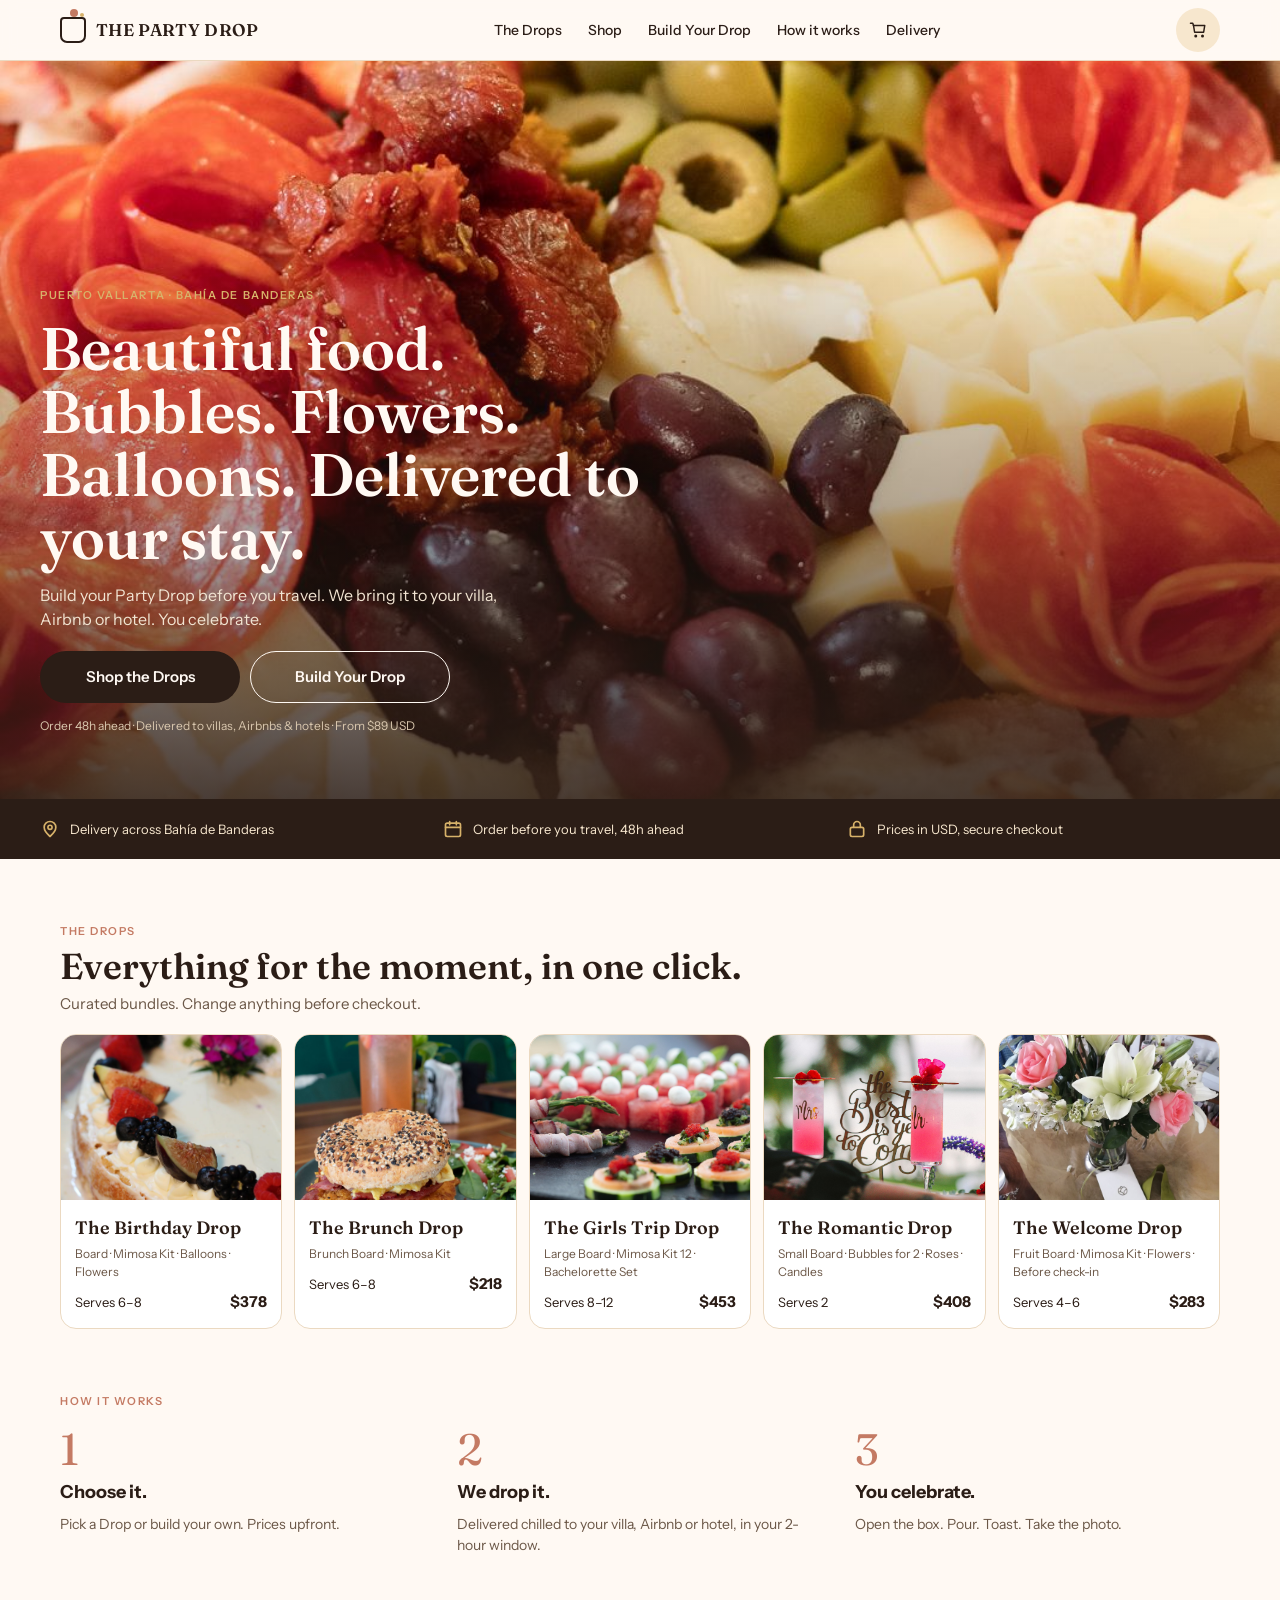
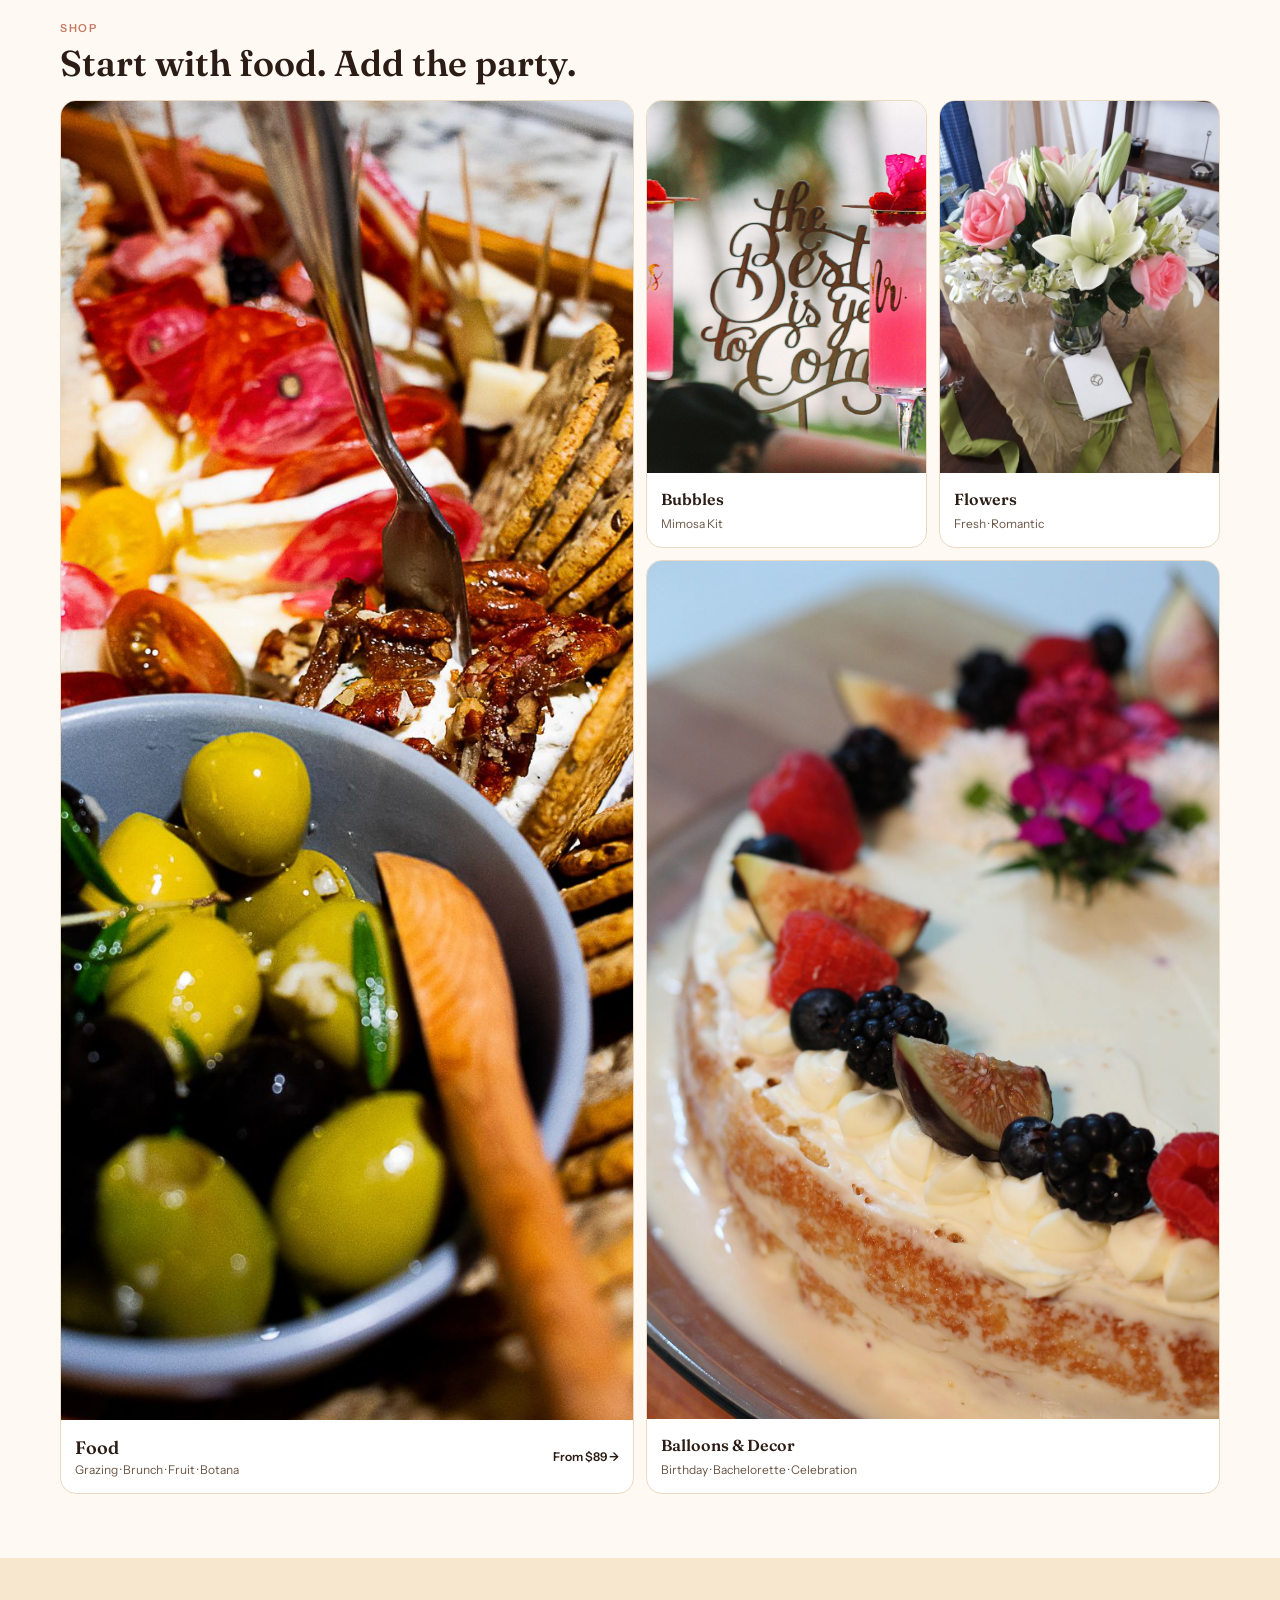
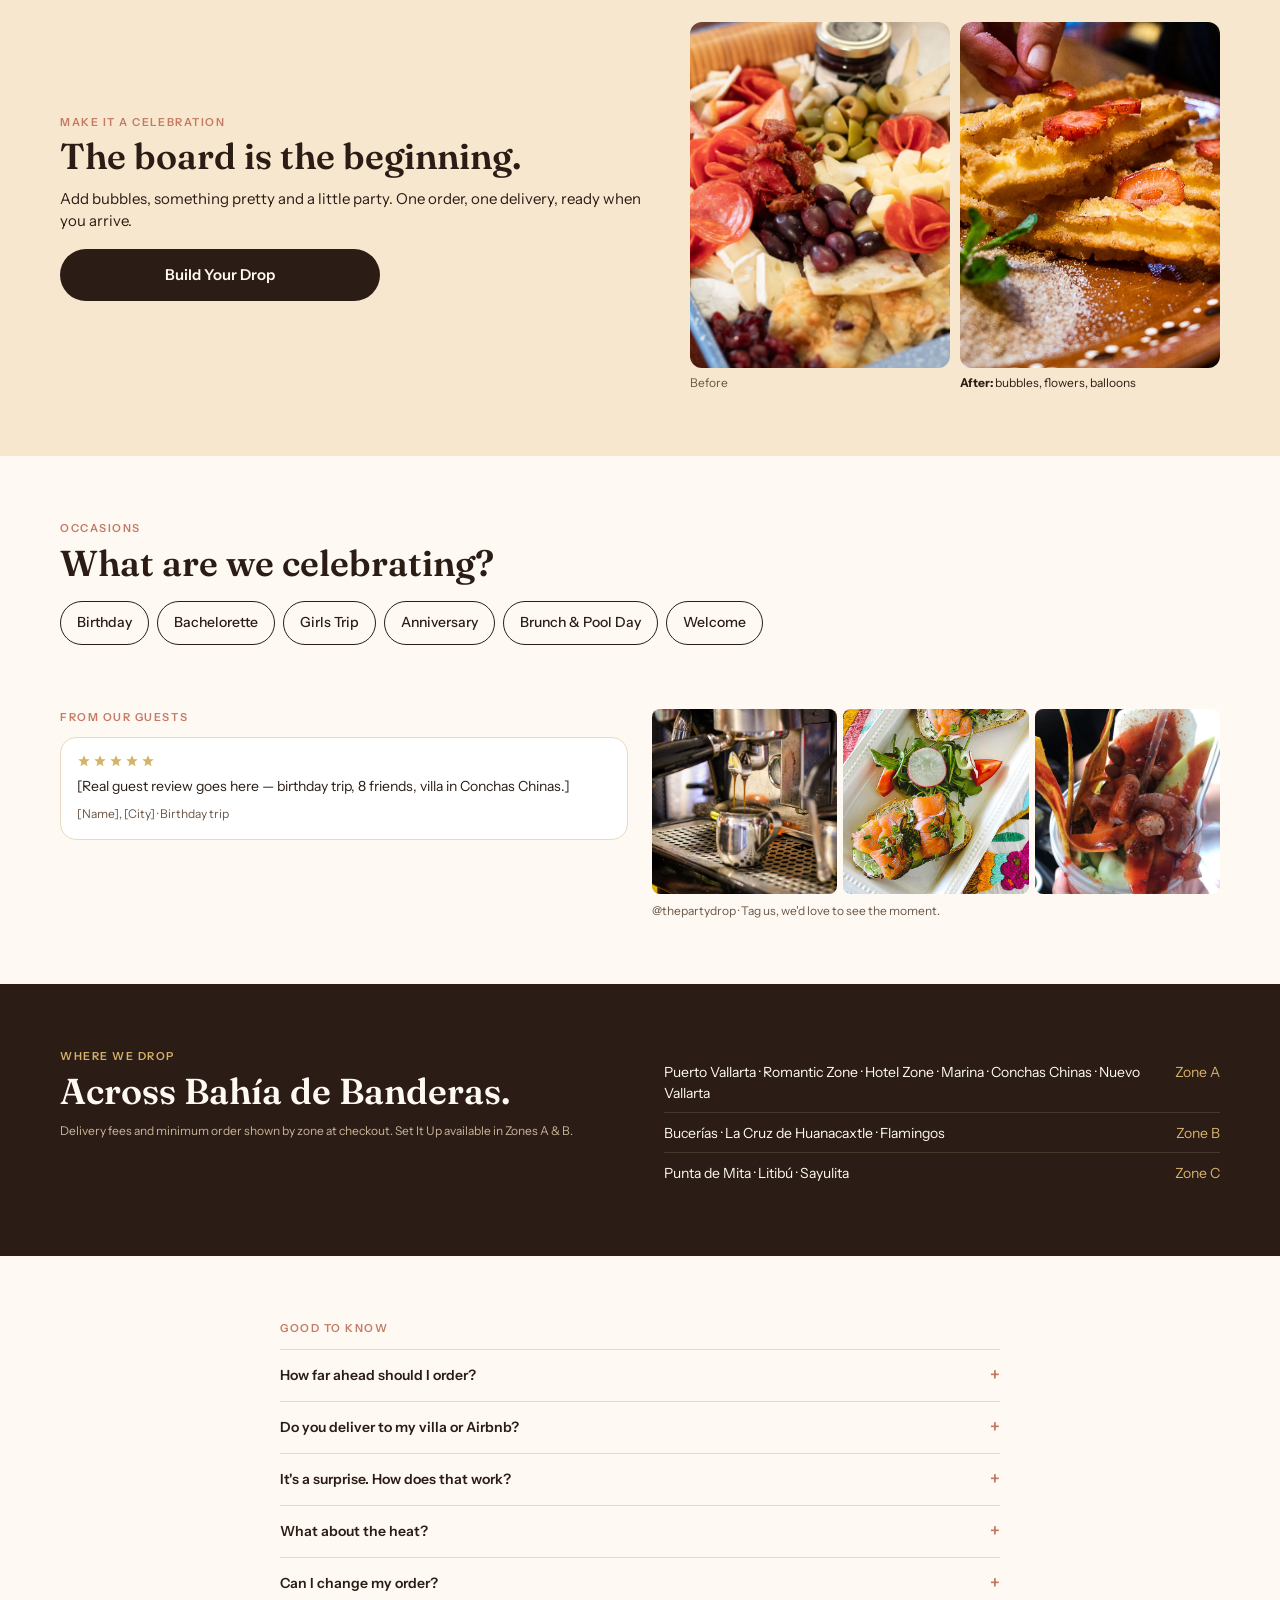
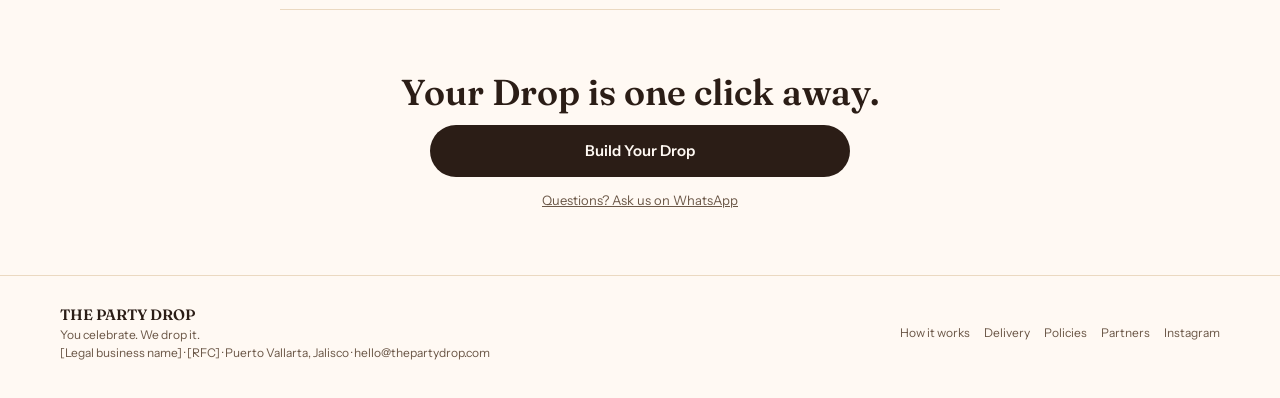
==== index.html @ 9bbd388c "Add files via upload" ====
<!doctype html>
<html lang="en">
<head>
  <meta charset="utf-8">
  <meta name="viewport" content="width=device-width, initial-scale=1">
  <title>The Party Drop — Beautiful food, bubbles, flowers &amp; balloons delivered to your stay in Puerto Vallarta</title>
  <meta name="description" content="Celebration-ready food platters, mimosa kits, flowers and balloons delivered to your villa, Airbnb or hotel in Puerto Vallarta and Bahía de Banderas. Order before you travel.">
  <link rel="preconnect" href="https://fonts.googleapis.com">
  <link rel="stylesheet" href="https://fonts.googleapis.com/css2?family=Fraunces:opsz,wght@9..144,400;9..144,600&family=Instrument+Sans:wght@400;500;600&display=swap">
  <link rel="stylesheet" href="assets/css/style.css">
</head>
<body data-page="home">

  <!-- NAV -->
  <header class="nav">
    <div class="container nav-inner">
      <a href="index.html" class="brand"><span class="brand-mark"></span>THE PARTY DROP</a>
      <nav class="nav-links">
        <a href="#drops">The Drops</a>
        <a href="#shop">Shop</a>
        <a href="build.html">Build Your Drop</a>
        <a href="#how">How it works</a>
        <a href="#delivery">Delivery</a>
      </nav>
      <div class="nav-actions">
        <a href="build.html" class="icon-btn cart" aria-label="Your Drop">
          <svg width="18" height="18" viewBox="0 0 24 24" fill="none" stroke="#2B1D16" stroke-width="2" stroke-linecap="round" stroke-linejoin="round"><path d="M6 6h15l-1.5 9h-12z"/><circle cx="9" cy="20" r="1"/><circle cx="18" cy="20" r="1"/><path d="M6 6L5 3H2"/></svg>
          <span class="cart-count">0</span>
        </a>
        <button class="icon-btn menu-toggle" aria-label="Menu"><span></span><span></span></button>
      </div>
    </div>
    <div class="mobile-menu">
      <a href="#drops">The Drops</a>
      <a href="#shop">Shop</a>
      <a href="build.html">Build Your Drop</a>
      <a href="#how">How it works</a>
      <a href="#delivery">Delivery</a>
    </div>
  </header>

  <!-- HERO -->
  <section class="hero">
    <img src="assets/img/charcuterie-tray.jpg" alt="Charcuterie board with brie, olives, salami and strawberries" fetchpriority="high">
    <div class="container hero-content">
      <div class="eyebrow">Puerto Vallarta · Bahía de Banderas</div>
      <h1>Beautiful food. Bubbles. Flowers. Balloons. Delivered to your stay.</h1>
      <p>Build your Party Drop before you travel. We bring it to your villa, Airbnb or hotel. You celebrate.</p>
      <div class="hero-ctas">
        <a href="#drops" class="btn btn-primary">Shop the Drops</a>
        <a href="build.html" class="btn btn-secondary">Build Your Drop</a>
      </div>
      <div class="hero-note">Order 48h ahead · Delivered to villas, Airbnbs &amp; hotels · From $89 USD</div>
    </div>
  </section>

  <!-- CERTAINTY BAR -->
  <div class="certainty">
    <div class="container certainty-inner">
      <div class="certainty-item">
        <svg width="20" height="20" viewBox="0 0 24 24" fill="none" stroke-width="2" stroke-linecap="round" stroke-linejoin="round"><path d="M12 21s-7-6-7-11a7 7 0 0 1 14 0c0 5-7 11-7 11z"/><circle cx="12" cy="10" r="2.5"/></svg>
        <span>Delivery across Bahía de Banderas</span>
      </div>
      <div class="certainty-item">
        <svg width="20" height="20" viewBox="0 0 24 24" fill="none" stroke-width="2" stroke-linecap="round" stroke-linejoin="round"><rect x="3" y="5" width="18" height="16" rx="2"/><path d="M3 10h18M8 3v4M16 3v4"/></svg>
        <span>Order before you travel, 48h ahead</span>
      </div>
      <div class="certainty-item">
        <svg width="20" height="20" viewBox="0 0 24 24" fill="none" stroke-width="2" stroke-linecap="round" stroke-linejoin="round"><rect x="4" y="10" width="16" height="11" rx="2"/><path d="M8 10V7a4 4 0 0 1 8 0v3"/></svg>
        <span>Prices in USD, secure checkout</span>
      </div>
    </div>
  </div>

  <!-- THE DROPS -->
  <section class="section" id="drops">
    <div class="container">
      <div class="section-head">
        <div class="eyebrow">The Drops</div>
        <h2 class="h2">Everything for the moment, in one click.</h2>
        <p class="muted">Curated bundles. Change anything before checkout.</p>
      </div>
      <div class="scroller">
        <a href="build.html?drop=birthday" class="card">
          <div class="card-img"><img src="assets/img/birthday-cake.jpg" alt="Naked cake with figs, berries and flowers" loading="lazy"></div>
          <div class="card-body"><div class="card-title">The Birthday Drop</div><div class="card-sub">Board · Mimosa Kit · Balloons · Flowers</div><div class="card-row"><span>Serves 6–8</span><strong>$378</strong></div></div>
        </a>
        <a href="build.html?drop=brunch" class="card">
          <div class="card-img"><img src="assets/img/brunch-bagel-drink.jpg" alt="Everything bagel sandwich with a pink drink" loading="lazy"></div>
          <div class="card-body"><div class="card-title">The Brunch Drop</div><div class="card-sub">Brunch Board · Mimosa Kit</div><div class="card-row"><span>Serves 6–8</span><strong>$218</strong></div></div>
        </a>
        <a href="build.html?drop=girls" class="card">
          <div class="card-img"><img src="assets/img/canapes.jpg" alt="Watermelon and mozzarella bites, salmon canapés" loading="lazy"></div>
          <div class="card-body"><div class="card-title">The Girls Trip Drop</div><div class="card-sub">Large Board · Mimosa Kit 12 · Bachelorette Set</div><div class="card-row"><span>Serves 8–12</span><strong>$453</strong></div></div>
        </a>
        <a href="build.html?drop=romantic" class="card">
          <div class="card-img"><img src="assets/img/bubbles-mr-mrs.jpg" alt="Two pink cocktails with Mr and Mrs glasses" loading="lazy"></div>
          <div class="card-body"><div class="card-title">The Romantic Drop</div><div class="card-sub">Small Board · Bubbles for 2 · Roses · Candles</div><div class="card-row"><span>Serves 2</span><strong>$408</strong></div></div>
        </a>
        <a href="build.html?drop=welcome" class="card">
          <div class="card-img"><img src="assets/img/flowers.jpg" alt="Pink roses and white lilies with a card" loading="lazy"></div>
          <div class="card-body"><div class="card-title">The Welcome Drop</div><div class="card-sub">Fruit Board · Mimosa Kit · Flowers · Before check-in</div><div class="card-row"><span>Serves 4–6</span><strong>$283</strong></div></div>
        </a>
      </div>
    </div>
  </section>

  <!-- HOW IT WORKS -->
  <section class="section" id="how" style="padding-top:0">
    <div class="container">
      <div class="eyebrow" style="margin-bottom:18px">How it works</div>
      <div class="steps">
        <div class="step"><div class="step-num">1</div><strong>Choose it.</strong><p class="muted">Pick a Drop or build your own. Prices upfront.</p></div>
        <div class="step"><div class="step-num">2</div><strong>We drop it.</strong><p class="muted">Delivered chilled to your villa, Airbnb or hotel, in your 2-hour window.</p></div>
        <div class="step"><div class="step-num">3</div><strong>You celebrate.</strong><p class="muted">Open the box. Pour. Toast. Take the photo.</p></div>
      </div>
    </div>
  </section>

  <!-- SHOP BY CATEGORY -->
  <section class="section" id="shop" style="padding-top:0">
    <div class="container">
      <div class="section-head">
        <div class="eyebrow">Shop</div>
        <h2 class="h2">Start with food. Add the party.</h2>
      </div>
      <div class="cat-grid">
        <a href="product.html" class="card span-2">
          <div class="card-img tall"><img src="assets/img/grazing-board.jpg" alt="Grazing board with blue cheese, salami, olives and crackers" loading="lazy"></div>
          <div class="card-body" style="flex-direction:row;justify-content:space-between;align-items:center">
            <div><div class="card-title">Food</div><div class="card-sub">Grazing · Brunch · Fruit · Botana</div></div>
            <span style="font-size:12px;font-weight:600">From $89 →</span>
          </div>
        </a>
        <a href="build.html?step=2" class="card">
          <div class="card-img"><img src="assets/img/bubbles-mr-mrs.jpg" alt="Pink cocktails" loading="lazy"></div>
          <div class="card-body"><div class="card-title" style="font-size:16px">Bubbles</div><div class="card-sub">Mimosa Kit</div></div>
        </a>
        <a href="build.html?step=3" class="card">
          <div class="card-img"><img src="assets/img/flowers.jpg" alt="Fresh flowers" loading="lazy"></div>
          <div class="card-body"><div class="card-title" style="font-size:16px">Flowers</div><div class="card-sub">Fresh · Romantic</div></div>
        </a>
        <a href="build.html?step=4" class="card span-2" style="grid-row:auto">
          <div class="card-img" style=""><img src="assets/img/birthday-cake.jpg" alt="Birthday cake" loading="lazy"></div>
          <div class="card-body"><div class="card-title" style="font-size:16px">Balloons &amp; Decor</div><div class="card-sub">Birthday · Bachelorette · Celebration</div></div>
        </a>
      </div>
    </div>
  </section>

  <!-- MAKE IT A CELEBRATION -->
  <section class="section celebrate">
    <div class="container celebrate-inner">
      <div>
        <div class="eyebrow">Make it a celebration</div>
        <h2 class="h2" style="margin:8px 0 12px">The board is the beginning.</h2>
        <p style="font-size:15px">Add bubbles, something pretty and a little party. One order, one delivery, ready when you arrive.</p>
        <a href="build.html" class="btn btn-primary mt-2" style="max-width:320px">Build Your Drop</a>
      </div>
      <div class="before-after">
        <figure><div class="card-img"><img src="assets/img/charcuterie-tray.jpg" alt="Just the board" loading="lazy"></div><figcaption class="muted">Before</figcaption></figure>
        <figure><div class="card-img"><img src="assets/img/churros-hands.jpg" alt="Hands reaching for churros with strawberries" loading="lazy"></div><figcaption><strong>After:</strong> bubbles, flowers, balloons</figcaption></figure>
      </div>
    </div>
  </section>

  <!-- OCCASIONS -->
  <section class="section">
    <div class="container">
      <div class="section-head">
        <div class="eyebrow">Occasions</div>
        <h2 class="h2">What are we celebrating?</h2>
      </div>
      <div class="chips">
        <a href="build.html?drop=birthday" class="chip">Birthday</a>
        <a href="build.html?drop=girls" class="chip">Bachelorette</a>
        <a href="build.html?drop=girls" class="chip">Girls Trip</a>
        <a href="build.html?drop=romantic" class="chip">Anniversary</a>
        <a href="build.html?drop=brunch" class="chip">Brunch &amp; Pool Day</a>
        <a href="build.html?drop=welcome" class="chip">Welcome</a>
      </div>
    </div>
  </section>

  <!-- REVIEWS -->
  <section class="section" style="padding-top:0">
    <div class="container reviews-grid">
      <div>
        <div class="eyebrow" style="margin-bottom:12px">From our guests</div>
        <div class="card review">
          <div class="stars">
            <svg width="14" height="14" viewBox="0 0 24 24"><path d="M12 2l3 7h7l-5.5 4.5L18 21l-6-4-6 4 1.5-7.5L2 9h7z"/></svg><svg width="14" height="14" viewBox="0 0 24 24"><path d="M12 2l3 7h7l-5.5 4.5L18 21l-6-4-6 4 1.5-7.5L2 9h7z"/></svg><svg width="14" height="14" viewBox="0 0 24 24"><path d="M12 2l3 7h7l-5.5 4.5L18 21l-6-4-6 4 1.5-7.5L2 9h7z"/></svg><svg width="14" height="14" viewBox="0 0 24 24"><path d="M12 2l3 7h7l-5.5 4.5L18 21l-6-4-6 4 1.5-7.5L2 9h7z"/></svg><svg width="14" height="14" viewBox="0 0 24 24"><path d="M12 2l3 7h7l-5.5 4.5L18 21l-6-4-6 4 1.5-7.5L2 9h7z"/></svg>
          </div>
          <p style="font-size:14px">[Real guest review goes here — birthday trip, 8 friends, villa in Conchas Chinas.]</p>
          <div class="card-sub">[Name], [City] · Birthday trip</div>
        </div>
      </div>
      <div>
        <div class="ugc">
          <div class="card-img"><img src="assets/img/espresso.jpg" alt="Espresso pouring" loading="lazy"></div>
          <div class="card-img"><img src="assets/img/salmon-toast.jpg" alt="Salmon toast on embroidered cloth" loading="lazy"></div>
          <div class="card-img"><img src="assets/img/botana.jpg" alt="Botana cup with shrimp and chamoy" loading="lazy"></div>
        </div>
        <div class="card-sub mt-1">@thepartydrop · Tag us, we'd love to see the moment.</div>
      </div>
    </div>
  </section>

  <!-- DELIVERY AREAS -->
  <section class="section delivery" id="delivery">
    <div class="container delivery-inner">
      <div>
        <div class="eyebrow">Where we drop</div>
        <h2 class="h2" style="margin-top:8px">Across Bahía de Banderas.</h2>
        <small>Delivery fees and minimum order shown by zone at checkout. Set It Up available in Zones A &amp; B.</small>
      </div>
      <div class="zones">
        <div class="zone"><span>Puerto Vallarta · Romantic Zone · Hotel Zone · Marina · Conchas Chinas · Nuevo Vallarta</span><span>Zone A</span></div>
        <div class="zone"><span>Bucerías · La Cruz de Huanacaxtle · Flamingos</span><span>Zone B</span></div>
        <div class="zone" style="border:0"><span>Punta de Mita · Litibú · Sayulita</span><span>Zone C</span></div>
      </div>
    </div>
  </section>

  <!-- FAQ -->
  <section class="section">
    <div class="container faq-inner">
      <div class="eyebrow" style="margin-bottom:12px">Good to know</div>
      <details><summary>How far ahead should I order?</summary><p>48 hours for Drop-Off, 72 hours for Set It Up. Peak dates fill up: book early.</p></details>
      <details><summary>Do you deliver to my villa or Airbnb?</summary><p>Yes. Tell us the property, unit and how to get in. We coordinate with your host or front desk if needed.</p></details>
      <details><summary>It's a surprise. How does that work?</summary><p>Mark it as a surprise at checkout and give us a contact who's in on it. We only message that person.</p></details>
      <details><summary>What about the heat?</summary><p>Everything travels chilled in our box. Keep refrigerated and serve within 3 hours for the best experience.</p></details>
      <details><summary>Can I change my order?</summary><p>Free changes and full refunds up to 72 hours before delivery.</p></details>
    </div>
  </section>

  <!-- FINAL CTA -->
  <section class="section" style="padding-top:0">
    <div class="container final-cta">
      <h2 class="h2">Your Drop is one click away.</h2>
      <a href="build.html" class="btn btn-primary">Build Your Drop</a>
      <a href="https://wa.me/" class="btn-link">Questions? Ask us on WhatsApp</a>
    </div>
  </section>

  <footer>
    <div class="container footer-inner">
      <div>
        <div class="serif" style="font-size:15px;font-weight:600;color:#2B1D16">THE PARTY DROP</div>
        <div>You celebrate. We drop it.</div>
        <div>[Legal business name] · [RFC] · Puerto Vallarta, Jalisco · hello@thepartydrop.com</div>
      </div>
      <div class="footer-links"><a href="#how">How it works</a><a href="#delivery">Delivery</a><a href="#">Policies</a><a href="#">Partners</a><a href="#">Instagram</a></div>
    </div>
  </footer>

  <script src="assets/js/app.js"></script>
</body>
</html>
---- assets/css/style.css ----
/* THE PARTY DROP — base styles
   Mobile-first. Palette: chocolate / warm white / champagne / terracotta / gold (details) / leaf (accent). */

:root {
  --choc: #2B1D16;
  --choc-2: #4A372B;
  --warm: #FFF9F3;
  --champ: #F7E7CE;
  --sand: #EBD9C1;
  --sand-2: #D9C5AC;
  --terra: #C47A63;
  --gold: #D7B26A;
  --leaf: #5B6E4F;
  --muted: #6B5747;
  --white: #FFFFFF;
  --radius: 16px;
  --radius-s: 12px;
  --serif: 'Fraunces', Georgia, serif;
  --sans: 'Instrument Sans', system-ui, -apple-system, sans-serif;
  --max: 1200px;
}

* { box-sizing: border-box; }
html { scroll-behavior: smooth; -webkit-text-size-adjust: 100%; }
body { margin: 0; font-family: var(--sans); background: var(--warm); color: var(--choc); line-height: 1.5; }
img { display: block; max-width: 100%; height: auto; }
a { color: inherit; text-decoration: none; }
button { font-family: inherit; cursor: pointer; }
h1, h2, h3 { font-family: var(--serif); font-weight: 600; line-height: 1.05; margin: 0; }
p { margin: 0; }

.container { width: 100%; max-width: var(--max); margin: 0 auto; padding: 0 20px; }
.serif { font-family: var(--serif); }
.muted { color: var(--muted); }
.eyebrow { font-size: 11px; letter-spacing: .14em; text-transform: uppercase; font-weight: 600; color: var(--terra); }
.h2 { font-size: 28px; }
.section { padding: 40px 0; }
.section-head { display: flex; flex-direction: column; gap: 8px; margin-bottom: 18px; }
.section-head p { font-size: 15px; }

/* Buttons */
.btn { display: inline-flex; align-items: center; justify-content: center; height: 52px; padding: 0 24px; border-radius: 999px; font-weight: 600; font-size: 15px; border: 0; width: 100%; transition: transform .12s ease, background .2s ease, color .2s ease; }
.btn:active { transform: scale(.98); }
.btn-primary { background: var(--choc); color: var(--warm); }
.btn-primary:hover { background: #3a2a20; }
.btn-secondary { background: transparent; color: var(--choc); border: 1.5px solid var(--choc); }
.btn-secondary:hover { background: var(--champ); }
.btn-ghost { background: transparent; color: var(--muted); height: 44px; font-weight: 500; }
.btn-light { background: var(--warm); color: var(--choc); }
.btn-light:hover { background: var(--champ); }
.btn-link { background: none; border: 0; color: var(--muted); text-decoration: underline; font-size: 13px; }
.btn[disabled] { opacity: .45; cursor: not-allowed; }

/* Nav */
.nav { position: sticky; top: 0; z-index: 50; background: rgba(255,249,243,.92); backdrop-filter: blur(8px); border-bottom: 1px solid var(--sand); }
.nav-inner { display: flex; align-items: center; justify-content: space-between; height: 60px; gap: 12px; }
.brand { display: flex; align-items: center; gap: 10px; font-family: var(--serif); font-weight: 600; font-size: 17px; letter-spacing: .02em; }
.brand-mark { width: 26px; height: 26px; border: 2px solid var(--choc); border-radius: 4px 4px 7px 7px; position: relative; }
.brand-mark::before { content: ""; position: absolute; top: -10px; left: 8px; width: 8px; height: 8px; border-radius: 50%; background: var(--terra); }
.brand-mark::after { content: ""; position: absolute; top: -6px; left: 18px; width: 4px; height: 4px; border-radius: 50%; background: var(--gold); }
.nav-links { display: none; gap: 26px; font-size: 14px; font-weight: 500; }
.nav-links a:hover { color: var(--terra); }
.nav-actions { display: flex; align-items: center; gap: 6px; }
.icon-btn { width: 44px; height: 44px; display: flex; align-items: center; justify-content: center; border-radius: 50%; border: 0; background: transparent; position: relative; }
.icon-btn.cart { background: var(--champ); }
.cart-count { position: absolute; top: 4px; right: 2px; min-width: 18px; height: 18px; padding: 0 5px; border-radius: 9px; background: var(--terra); color: var(--warm); font-size: 11px; font-weight: 600; display: none; align-items: center; justify-content: center; }
.cart-count.show { display: flex; }
.menu-toggle span { display: block; width: 20px; height: 2px; background: var(--choc); margin: 5px auto; }
.mobile-menu { display: none; flex-direction: column; gap: 4px; padding: 10px 20px 18px; border-bottom: 1px solid var(--sand); background: var(--warm); }
.mobile-menu.open { display: flex; }
.mobile-menu a { padding: 12px 0; font-size: 16px; font-weight: 500; border-bottom: 1px solid var(--sand); }

/* Hero */
.hero { position: relative; min-height: 600px; display: flex; align-items: flex-end; overflow: hidden; background: var(--sand); }
.hero img { position: absolute; inset: 0; width: 100%; height: 100%; object-fit: cover; }
.hero::after { content: ""; position: absolute; inset: 0; background: linear-gradient(180deg, rgba(43,29,22,0) 20%, rgba(43,29,22,.35) 60%, rgba(43,29,22,.85) 100%); }
.hero-content { position: relative; z-index: 1; color: var(--warm); display: flex; flex-direction: column; gap: 14px; padding: 40px 0 32px; }
.hero-content .eyebrow { color: var(--gold); }
.hero h1 { font-size: clamp(36px, 9vw, 60px); max-width: 12ch; }
.hero p { font-size: 16px; max-width: 46ch; color: #F1E4D2; }
.hero-ctas { display: flex; flex-direction: column; gap: 10px; margin-top: 6px; max-width: 420px; }
.hero-ctas .btn-secondary { color: var(--warm); border-color: var(--warm); }
.hero-ctas .btn-secondary:hover { background: rgba(255,249,243,.14); }
.hero-note { font-size: 12px; color: #D9C7AE; }

/* Certainty bar */
.certainty { background: var(--choc); color: var(--champ); }
.certainty-inner { display: grid; grid-template-columns: repeat(3, 1fr); gap: 10px; padding: 16px 0; }
.certainty-item { display: flex; flex-direction: column; align-items: center; gap: 6px; text-align: center; font-size: 11px; line-height: 1.3; }
.certainty-item svg { stroke: var(--gold); }

/* Cards */
.card { background: var(--white); border: 1px solid var(--sand); border-radius: var(--radius); overflow: hidden; display: flex; flex-direction: column; transition: transform .2s ease, box-shadow .2s ease; }
a.card:hover { transform: translateY(-2px); box-shadow: 0 10px 30px rgba(43,29,22,.08); }
.card-img { aspect-ratio: 4 / 3; overflow: hidden; background: var(--sand); }
.card-img img { width: 100%; height: 100%; object-fit: cover; transition: transform .4s ease; }
a.card:hover .card-img img { transform: scale(1.03); }
.card-body { padding: 14px; display: flex; flex-direction: column; gap: 4px; }
.card-title { font-family: var(--serif); font-size: 18px; font-weight: 600; }
.card-sub { font-size: 12px; color: var(--muted); }
.card-row { display: flex; justify-content: space-between; align-items: baseline; margin-top: 6px; font-size: 13px; }
.card-row strong { font-size: 15px; }

/* Drops scroller */
.scroller { display: flex; gap: 12px; overflow-x: auto; padding-bottom: 8px; margin: 0 -20px; padding-left: 20px; padding-right: 20px; scroll-snap-type: x mandatory; scrollbar-width: none; }
.scroller::-webkit-scrollbar { display: none; }
.scroller > * { flex: 0 0 260px; scroll-snap-align: start; }

/* How it works */
.steps { display: grid; grid-template-columns: repeat(3, 1fr); gap: 12px; }
.step { display: flex; flex-direction: column; gap: 8px; }
.step-num { font-family: var(--serif); font-size: 32px; color: var(--terra); line-height: 1; }
.step strong { font-size: 14px; }
.step p { font-size: 12px; }

/* Category grid */
.cat-grid { display: grid; grid-template-columns: repeat(2, 1fr); gap: 12px; }
.cat-grid .span-2 { grid-column: span 2; }
.cat-grid .card-img.tall { aspect-ratio: 16 / 10; }

/* Celebration */
.celebrate { background: var(--champ); }
.before-after { display: grid; grid-template-columns: repeat(2, 1fr); gap: 10px; margin: 16px 0; }
.before-after figure { margin: 0; display: flex; flex-direction: column; gap: 6px; }
.before-after .card-img { aspect-ratio: 3 / 4; border-radius: var(--radius-s); }
.before-after figcaption { font-size: 12px; }

/* Occasions chips */
.chips { display: flex; flex-wrap: wrap; gap: 8px; }
.chip { height: 44px; display: inline-flex; align-items: center; padding: 0 16px; border-radius: 999px; border: 1.5px solid var(--choc); font-size: 14px; font-weight: 500; transition: background .2s, color .2s; }
.chip:hover { background: var(--choc); color: var(--warm); }

/* Reviews */
.review { padding: 16px; display: flex; flex-direction: column; gap: 8px; }
.stars { display: flex; gap: 2px; }
.stars svg { fill: var(--gold); }
.ugc { display: grid; grid-template-columns: repeat(3, 1fr); gap: 6px; margin-top: 12px; }
.ugc .card-img { aspect-ratio: 1; border-radius: 8px; }

/* Delivery */
.delivery { background: var(--choc); color: var(--warm); }
.delivery .eyebrow { color: var(--gold); }
.delivery h2 { color: var(--warm); }
.zones { display: flex; flex-direction: column; gap: 10px; font-size: 14px; margin-top: 14px; }
.zone { display: flex; justify-content: space-between; gap: 12px; border-bottom: 1px solid var(--choc-2); padding-bottom: 8px; }
.zone span:last-child { color: var(--gold); white-space: nowrap; }
.delivery small { display: block; margin-top: 12px; font-size: 12px; color: #C9B49A; }

/* FAQ */
details { border-top: 1px solid var(--sand); padding: 12px 0; }
details:last-of-type { border-bottom: 1px solid var(--sand); }
summary { font-weight: 600; font-size: 14px; cursor: pointer; list-style: none; display: flex; justify-content: space-between; align-items: center; }
summary::-webkit-details-marker { display: none; }
summary::after { content: "+"; font-size: 18px; color: var(--terra); }
details[open] summary::after { content: "–"; }
details p { margin-top: 8px; font-size: 13px; color: var(--muted); line-height: 1.6; }

/* Final CTA */
.final-cta { text-align: center; display: flex; flex-direction: column; align-items: center; gap: 14px; }
.final-cta .btn { max-width: 420px; }

/* Footer */
footer { border-top: 1px solid var(--sand); padding: 28px 0 36px; font-size: 12px; color: var(--muted); }
.footer-inner { display: flex; flex-direction: column; gap: 10px; }
.footer-links { display: flex; gap: 14px; flex-wrap: wrap; }
.footer-links a:hover { color: var(--terra); }

/* Product page */
.gallery { display: flex; gap: 8px; overflow-x: auto; scroll-snap-type: x mandatory; scrollbar-width: none; margin: 0 -20px; padding: 0 20px; }
.gallery::-webkit-scrollbar { display: none; }
.gallery img { flex: 0 0 85%; aspect-ratio: 1; object-fit: cover; border-radius: var(--radius); scroll-snap-align: start; }
.product-head { display: flex; flex-direction: column; gap: 6px; padding-top: 18px; }
.product-title { display: flex; justify-content: space-between; align-items: baseline; gap: 12px; }
.product-title h1 { font-size: 32px; }
.price { font-family: var(--serif); font-size: 24px; font-weight: 600; white-space: nowrap; }
.product-head p { font-size: 14px; }
.label-row { display: flex; justify-content: space-between; font-size: 13px; margin-top: 18px; }
.label-row strong { font-weight: 600; }
.seg-group { display: grid; grid-template-columns: repeat(2, 1fr); gap: 8px; margin-top: 10px; }
.seg { height: 52px; border-radius: var(--radius-s); border: 1.5px solid var(--sand-2); background: var(--white); font-size: 13px; color: var(--choc); display: flex; flex-direction: column; align-items: center; justify-content: center; gap: 2px; padding: 0 8px; }
.seg small { font-size: 11px; }
.seg.on { border-color: var(--choc); background: var(--choc); color: var(--warm); }
.opt { display: flex; align-items: center; gap: 12px; padding: 12px; border: 1.5px solid var(--sand); border-radius: 14px; background: var(--white); text-align: left; color: var(--choc); width: 100%; transition: background .15s, border-color .15s; }
.opt.on { border-color: var(--choc); background: var(--champ); }
.opt-check { width: 24px; height: 24px; border-radius: 50%; border: 1.5px solid var(--choc); display: flex; align-items: center; justify-content: center; flex-shrink: 0; }
.opt.on .opt-check { background: var(--choc); }
.opt-check svg { display: none; }
.opt.on .opt-check svg { display: block; }
.opt-thumb { width: 56px; height: 56px; border-radius: 10px; object-fit: cover; flex-shrink: 0; background: var(--sand); }
.opt-thumb.dark { background: var(--choc); display: flex; align-items: center; justify-content: center; }
.opt-text { display: flex; flex-direction: column; gap: 2px; flex-grow: 1; }
.opt-text strong { font-size: 14px; }
.opt-text span { font-size: 12px; color: var(--muted); }
.opt-price { font-weight: 600; font-size: 14px; white-space: nowrap; }
.stack { display: flex; flex-direction: column; gap: 10px; }
.total-row { display: flex; justify-content: space-between; align-items: center; padding: 12px 4px 0; }
.total-row .price { font-size: 22px; }
.sticky-cta { position: sticky; bottom: 0; z-index: 40; background: rgba(255,249,243,.94); backdrop-filter: blur(8px); border-top: 1px solid var(--sand); padding: 12px 0 calc(12px + env(safe-area-inset-bottom)); }
.sticky-cta .container { display: flex; flex-direction: column; gap: 8px; }
.sticky-cta small { text-align: center; font-size: 12px; color: var(--muted); }
.pairs { display: grid; grid-template-columns: repeat(2, 1fr); gap: 10px; }

/* Build wizard */
.progress { display: flex; gap: 6px; margin-top: 16px; }
.progress span { flex: 1; height: 4px; border-radius: 2px; background: var(--sand); }
.progress span.on { background: var(--choc); }
.progress-labels { display: flex; justify-content: space-between; font-size: 12px; color: var(--muted); margin-top: 8px; }
.wizard-step { display: none; flex-direction: column; gap: 12px; padding: 16px 0 40px; }
.wizard-step.active { display: flex; }
.wizard-step h1 { font-size: 30px; }
.wizard-step > p { font-size: 14px; }
.wizard-img { aspect-ratio: 16 / 9; border-radius: 14px; overflow: hidden; }
.wizard-img img { width: 100%; height: 100%; object-fit: cover; }
.summary-box { border: 1px solid var(--sand); border-radius: 14px; background: var(--white); padding: 4px 14px; }
.summary-line { display: flex; justify-content: space-between; padding: 10px 0; border-bottom: 1px solid #F3E8D8; font-size: 14px; }
.summary-line:last-child { border-bottom: 0; }
.summary-total { display: flex; justify-content: space-between; padding: 12px 0 10px; font-size: 15px; font-weight: 600; }
.summary-total .price { font-size: 20px; }
.wizard-footer { display: flex; flex-direction: column; gap: 10px; }
.wizard-footer .row { display: flex; gap: 8px; }
.wizard-footer .row .btn { flex: 1; }

/* Checkout */
.form-section { display: flex; flex-direction: column; gap: 12px; padding: 24px 0 0; }
.form-section h2 { font-size: 22px; }
label.lbl, .lbl { font-size: 12px; font-weight: 600; margin-bottom: 6px; display: block; }
.inp { height: 48px; width: 100%; border: 1.5px solid var(--sand-2); border-radius: var(--radius-s); padding: 0 14px; font-family: inherit; font-size: 14px; background: var(--white); color: var(--choc); }
.inp:focus { outline: 2px solid var(--terra); outline-offset: 1px; }
textarea.inp { height: 80px; padding: 12px 14px; resize: vertical; }
select.inp { appearance: none; -webkit-appearance: none; background-image: url("data:image/svg+xml;utf8,<svg xmlns='http://www.w3.org/2000/svg' width='12' height='12' viewBox='0 0 24 24' fill='none' stroke='%232B1D16' stroke-width='2'><path d='M6 9l6 6 6-6'/></svg>"); background-repeat: no-repeat; background-position: right 14px center; padding-right: 36px; }
.grid-2 { display: grid; grid-template-columns: repeat(2, 1fr); gap: 8px; }
.grid-3 { display: grid; grid-template-columns: repeat(3, 1fr); gap: 8px; }
.seg-sm { height: 44px; font-size: 12px; padding: 0 6px; }
.zone-info { display: flex; justify-content: space-between; margin-top: 8px; padding: 10px 12px; background: var(--champ); border-radius: 10px; font-size: 12px; }
.toggle { display: flex; align-items: center; justify-content: space-between; gap: 12px; padding: 12px 14px; border: 1.5px solid var(--sand); border-radius: var(--radius-s); background: var(--white); text-align: left; color: var(--choc); width: 100%; }
.toggle-text strong { display: block; font-size: 14px; }
.toggle-text span { font-size: 12px; color: var(--muted); }
.switch { width: 42px; height: 24px; border-radius: 12px; background: var(--sand-2); position: relative; flex-shrink: 0; transition: background .2s; }
.switch::after { content: ""; position: absolute; top: 3px; left: 3px; width: 18px; height: 18px; border-radius: 50%; background: var(--white); transition: left .2s; }
.toggle.on .switch { background: var(--choc); }
.toggle.on .switch::after { left: 21px; }
.checkbox { display: flex; gap: 10px; align-items: flex-start; font-size: 12px; color: var(--muted); line-height: 1.5; }
.checkbox input { margin-top: 2px; width: 18px; height: 18px; flex-shrink: 0; }
.pay-btn { height: 52px; border-radius: 999px; font-weight: 600; font-size: 15px; border: 0; width: 100%; }
.pay-apple { background: #000; color: #fff; }
.pay-google { background: #fff; color: var(--choc); border: 1.5px solid var(--choc); }
.divider { text-align: center; font-size: 12px; color: var(--muted); }
.error { color: #A23B2A; font-size: 12px; display: none; }
.error.show { display: block; }

/* Confirmation */
.confirm { background: var(--choc); color: var(--warm); min-height: calc(100vh - 60px); display: flex; flex-direction: column; justify-content: space-between; padding: 48px 0 32px; }
.confirm h1 { font-size: clamp(36px, 8vw, 56px); }
.confirm p { color: #E8D9C4; font-size: 15px; }
.confirm .eyebrow { color: var(--gold); }
.next-steps { display: flex; flex-direction: column; gap: 12px; padding: 18px; border: 1px solid var(--choc-2); border-radius: 14px; margin-top: 8px; }
.next-steps div { display: flex; gap: 12px; font-size: 13px; color: #E8D9C4; }
.next-steps div span:first-child { font-family: var(--serif); color: var(--gold); font-size: 18px; line-height: 1; }
.confirm-mark { width: 64px; height: 64px; border: 2px solid var(--gold); border-radius: 6px 6px 10px 10px; position: relative; margin-bottom: 18px; }
.confirm-mark::before { content: ""; position: absolute; top: -22px; left: 20px; width: 20px; height: 20px; border-radius: 50%; background: var(--terra); }
.confirm-mark::after { content: ""; position: absolute; top: -10px; left: 46px; width: 6px; height: 6px; border-radius: 50%; background: var(--gold); }

/* Page header (inner pages) */
.page-head { display: flex; align-items: center; justify-content: space-between; height: 56px; }
.page-head .title { font-family: var(--serif); font-weight: 600; font-size: 16px; }

/* Utilities */
.mt-1 { margin-top: 8px; } .mt-2 { margin-top: 16px; } .mt-3 { margin-top: 24px; }
.center { text-align: center; }
.hide { display: none !important; }

/* Desktop */
@media (min-width: 768px) {
  .nav-links { display: flex; }
  .menu-toggle { display: none; }
  .section { padding: 64px 0; }
  .h2 { font-size: 36px; }
  .hero { min-height: 82vh; }
  .hero-content { padding: 80px 0 64px; }
  .hero-ctas { flex-direction: row; max-width: none; }
  .hero-ctas .btn { width: auto; min-width: 200px; }
  .certainty-inner { padding: 20px 0; }
  .certainty-item { flex-direction: row; font-size: 13px; gap: 10px; }
  .scroller { display: grid; grid-template-columns: repeat(5, 1fr); overflow: visible; margin: 0; padding: 0; }
  .scroller > * { flex: initial; }
  .steps { gap: 32px; }
  .step-num { font-size: 44px; }
  .step strong { font-size: 18px; } .step p { font-size: 14px; }
  .cat-grid { grid-template-columns: repeat(4, 1fr); }
  .cat-grid .span-2 { grid-column: span 2; grid-row: span 2; }
  .cat-grid .card-img { aspect-ratio: auto; flex: 1; min-height: 220px; }
  .hero h1 { max-width: 16ch; }
  .celebrate-inner { display: grid; grid-template-columns: 1.1fr 1fr; gap: 48px; align-items: center; }
  .before-after { margin: 0; }
  .reviews-grid { display: grid; grid-template-columns: 1fr 1fr; gap: 24px; align-items: start; }
  .ugc { grid-template-columns: repeat(3, 1fr); margin-top: 0; }
  .delivery-inner { display: grid; grid-template-columns: 1fr 1fr; gap: 48px; }
  .faq-inner { max-width: 760px; }
  .footer-inner { flex-direction: row; justify-content: space-between; align-items: center; }
  /* product */
  .product-layout { display: grid; grid-template-columns: 1.1fr 1fr; gap: 48px; align-items: start; padding-top: 24px; }
  .gallery { display: grid; grid-template-columns: 1fr 1fr; margin: 0; padding: 0; overflow: visible; }
  .gallery img { flex: initial; aspect-ratio: 1; }
  .gallery img:first-child { grid-column: span 2; aspect-ratio: 4 / 3; }
  .product-head { padding-top: 0; }
  .sticky-cta { position: static; background: transparent; border: 0; padding: 18px 0 0; backdrop-filter: none; }
  .sticky-cta .container { padding: 0; }
  .pairs { grid-template-columns: repeat(4, 1fr); }
  /* wizard */
  .wizard { max-width: 640px; margin: 0 auto; }
  .wizard-footer .row .btn { flex: initial; min-width: 160px; }
  /* checkout */
  .checkout-layout { display: grid; grid-template-columns: 1.2fr .8fr; gap: 48px; align-items: start; }
  .checkout-summary { position: sticky; top: 80px; }
  .confirm-inner { max-width: 640px; }
}
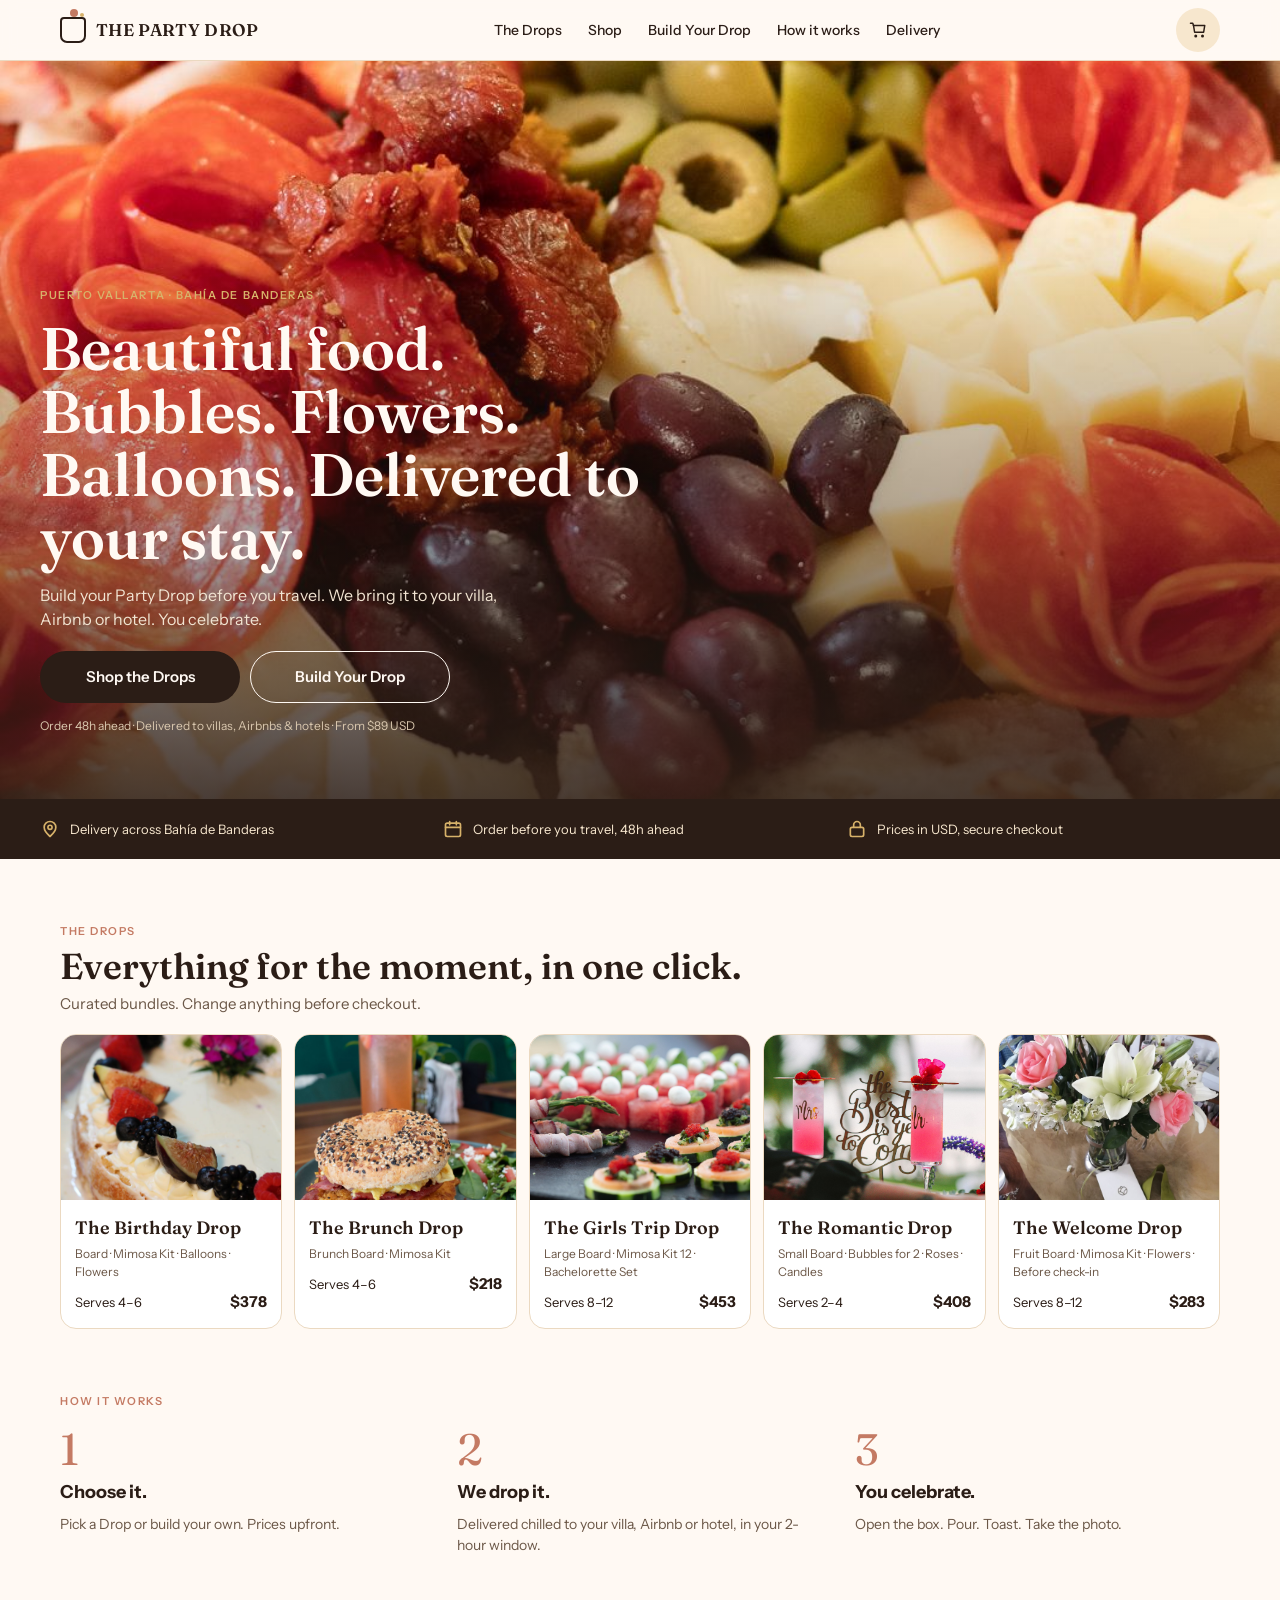
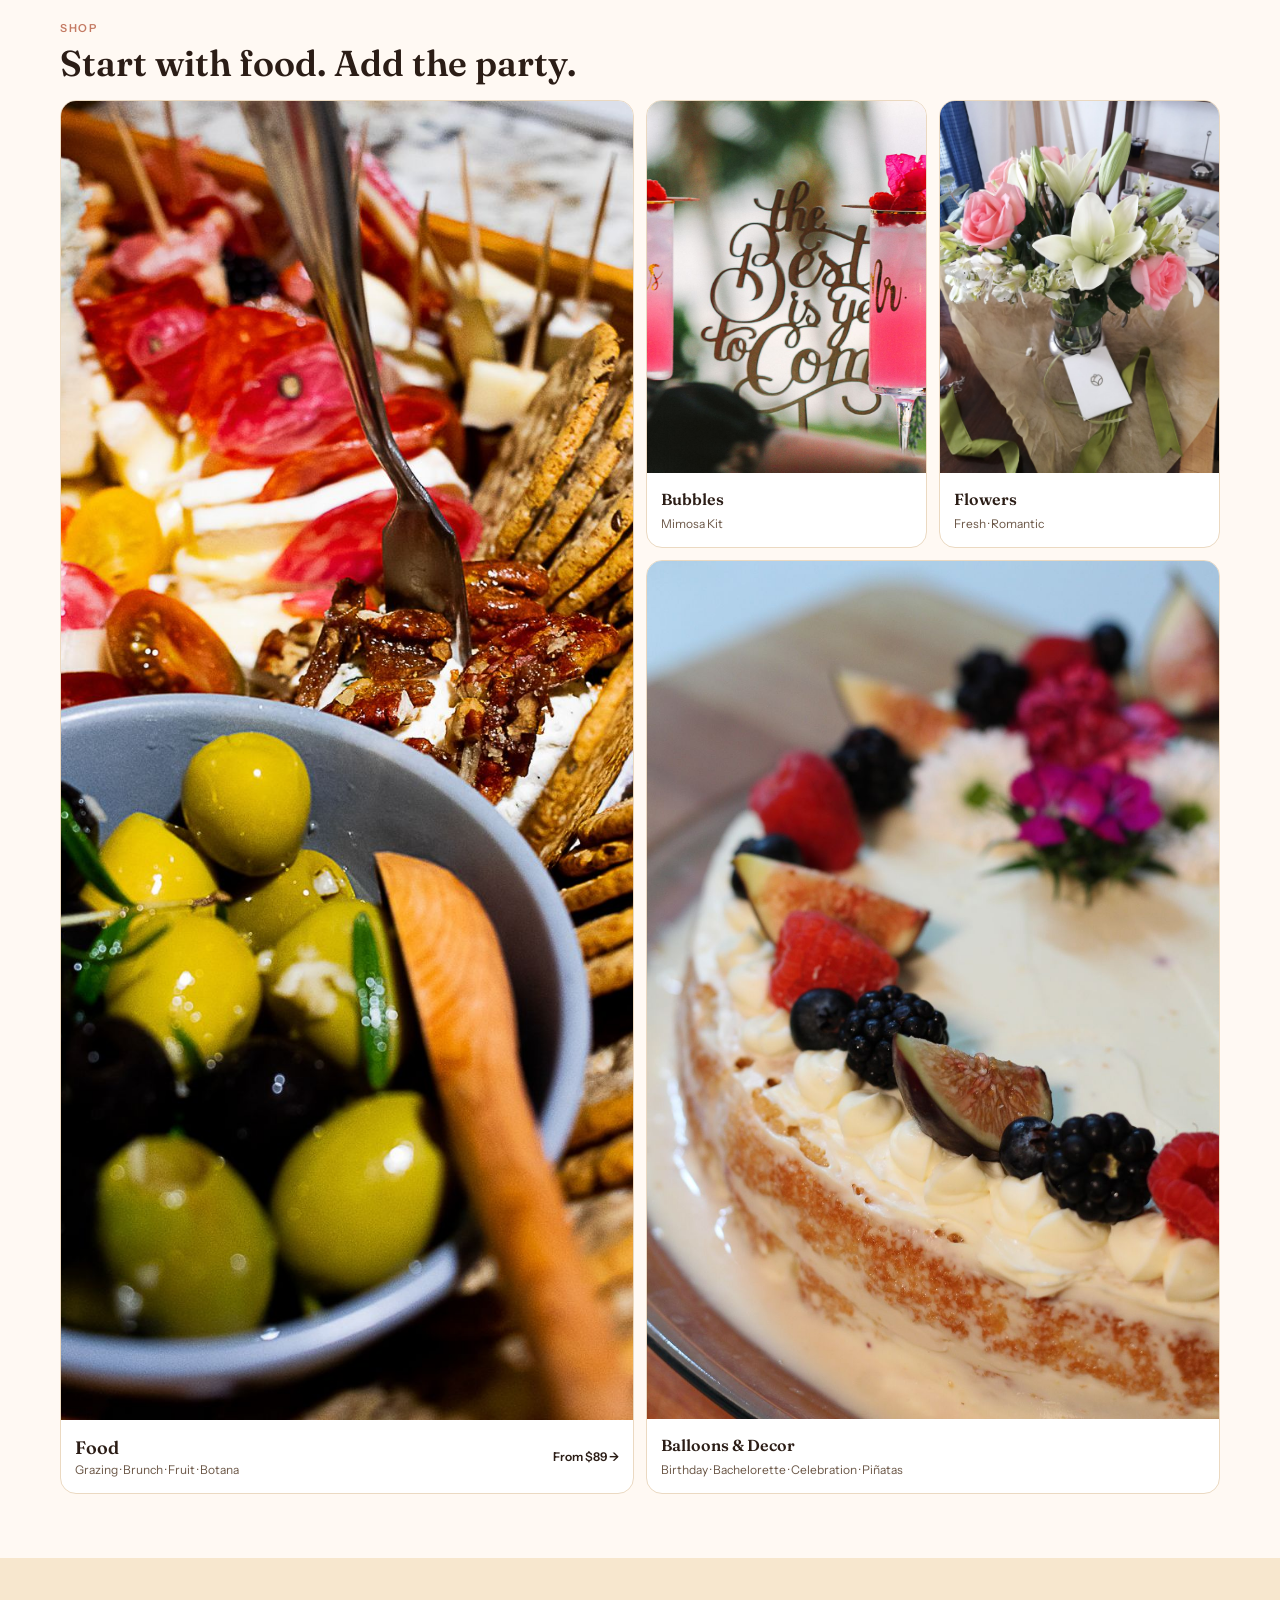
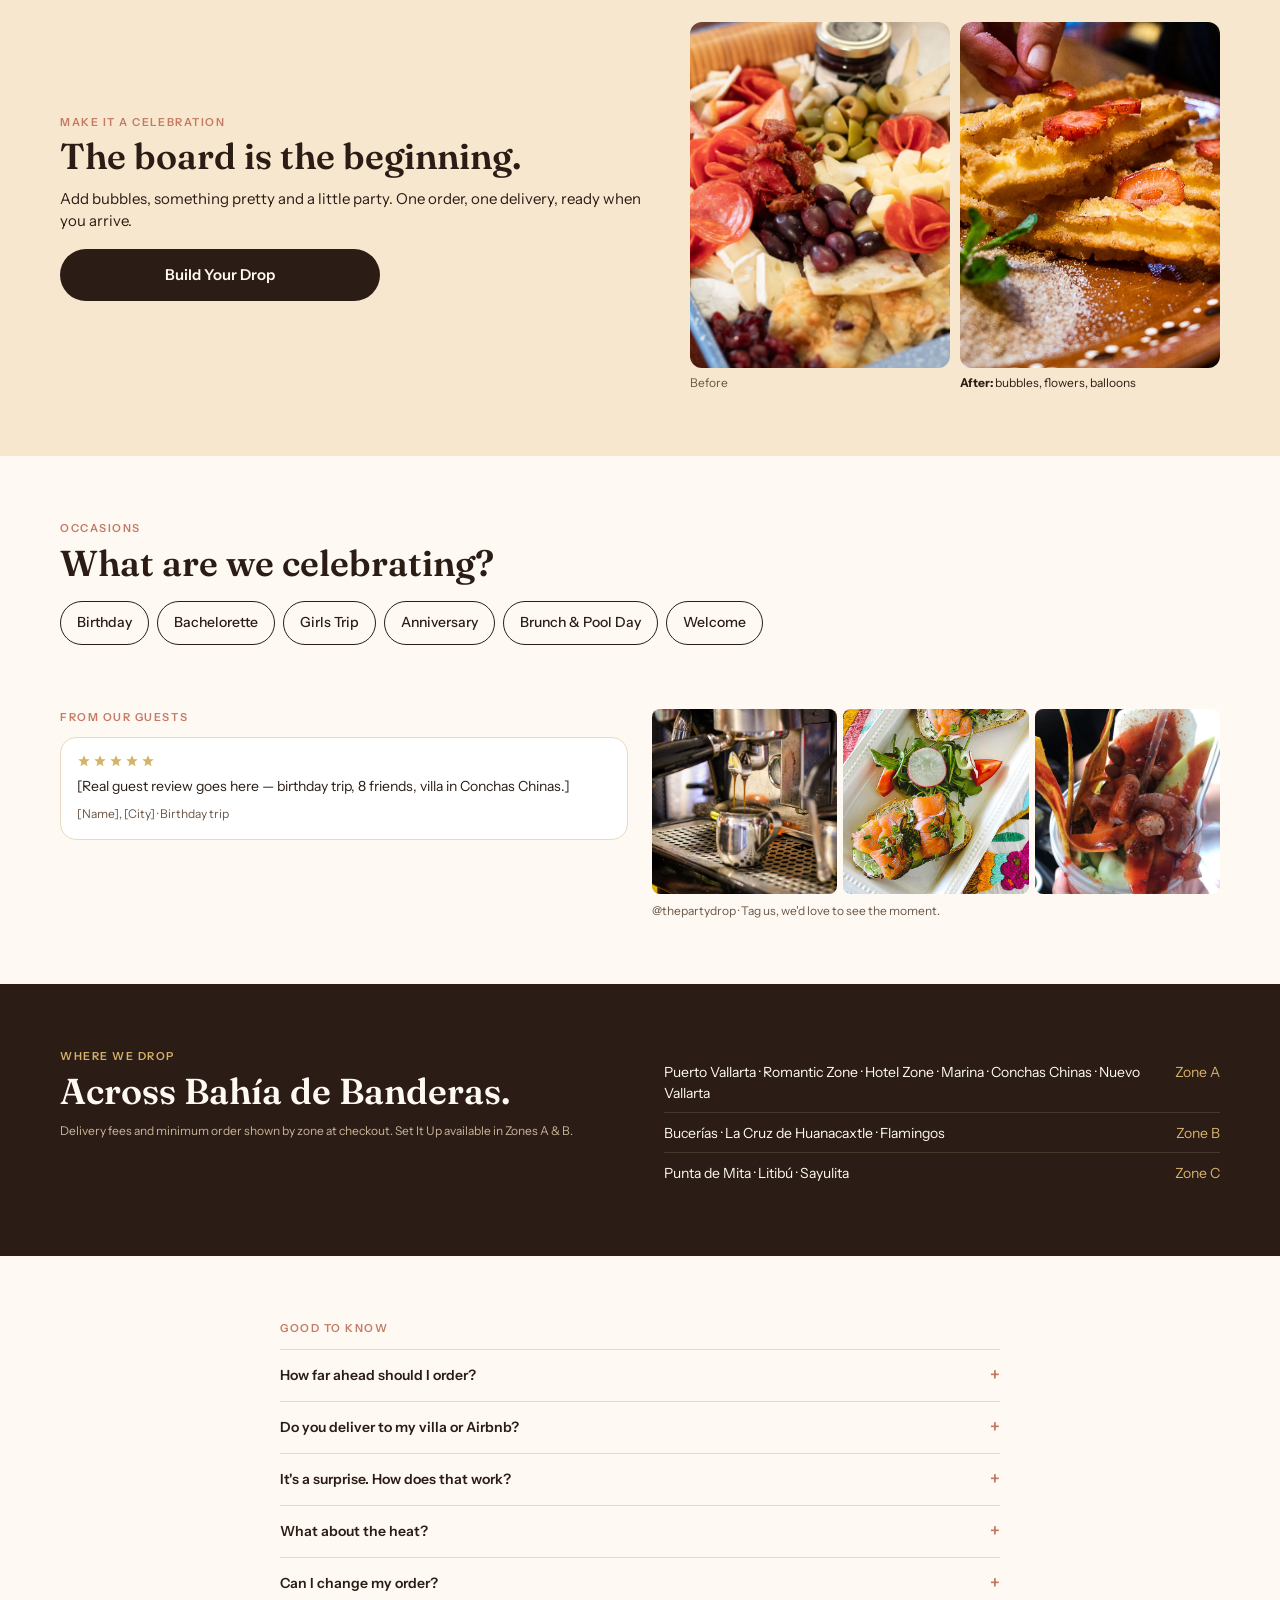
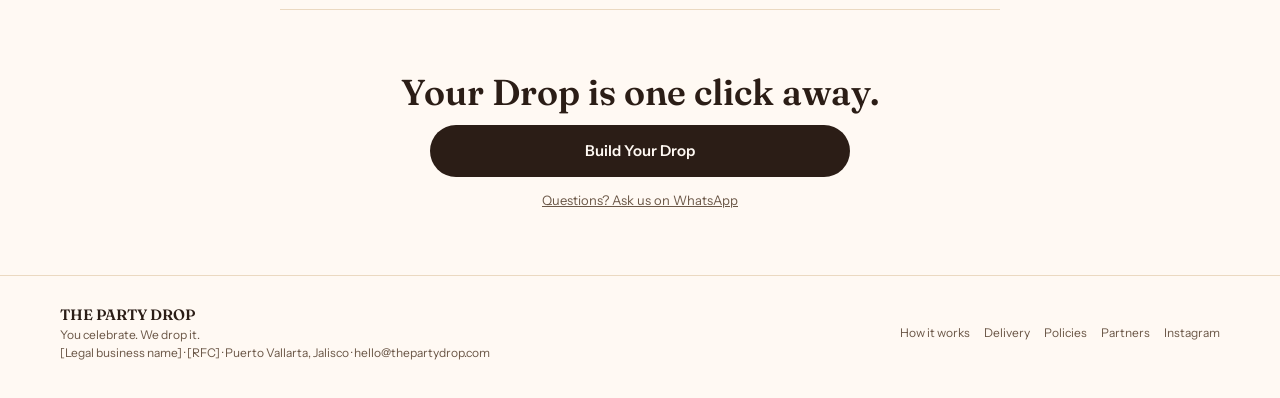
==== commit 610583a7: "Add files via upload" ====
--- a/index.html
+++ b/index.html
@@ -81,25 +81,25 @@
         <p class="muted">Curated bundles. Change anything before checkout.</p>
       </div>
       <div class="scroller">
-        <a href="build.html?drop=birthday" class="card">
+        <a href="drop.html?id=birthday" class="card">
           <div class="card-img"><img src="assets/img/birthday-cake.jpg" alt="Naked cake with figs, berries and flowers" loading="lazy"></div>
-          <div class="card-body"><div class="card-title">The Birthday Drop</div><div class="card-sub">Board · Mimosa Kit · Balloons · Flowers</div><div class="card-row"><span>Serves 6–8</span><strong>$378</strong></div></div>
-        </a>
-        <a href="build.html?drop=brunch" class="card">
+          <div class="card-body"><div class="card-title">The Birthday Drop</div><div class="card-sub">Board · Mimosa Kit · Balloons · Flowers</div><div class="card-row"><span>Serves 4–6</span><strong data-drop-price="birthday">$378</strong></div></div>
+        </a>
+        <a href="drop.html?id=brunch" class="card">
           <div class="card-img"><img src="assets/img/brunch-bagel-drink.jpg" alt="Everything bagel sandwich with a pink drink" loading="lazy"></div>
-          <div class="card-body"><div class="card-title">The Brunch Drop</div><div class="card-sub">Brunch Board · Mimosa Kit</div><div class="card-row"><span>Serves 6–8</span><strong>$218</strong></div></div>
-        </a>
-        <a href="build.html?drop=girls" class="card">
+          <div class="card-body"><div class="card-title">The Brunch Drop</div><div class="card-sub">Brunch Board · Mimosa Kit</div><div class="card-row"><span>Serves 4–6</span><strong data-drop-price="brunch">$218</strong></div></div>
+        </a>
+        <a href="drop.html?id=girls" class="card">
           <div class="card-img"><img src="assets/img/canapes.jpg" alt="Watermelon and mozzarella bites, salmon canapés" loading="lazy"></div>
-          <div class="card-body"><div class="card-title">The Girls Trip Drop</div><div class="card-sub">Large Board · Mimosa Kit 12 · Bachelorette Set</div><div class="card-row"><span>Serves 8–12</span><strong>$453</strong></div></div>
-        </a>
-        <a href="build.html?drop=romantic" class="card">
+          <div class="card-body"><div class="card-title">The Girls Trip Drop</div><div class="card-sub">Large Board · Mimosa Kit 12 · Bachelorette Set</div><div class="card-row"><span>Serves 8–12</span><strong data-drop-price="girls">$453</strong></div></div>
+        </a>
+        <a href="drop.html?id=romantic" class="card">
           <div class="card-img"><img src="assets/img/bubbles-mr-mrs.jpg" alt="Two pink cocktails with Mr and Mrs glasses" loading="lazy"></div>
-          <div class="card-body"><div class="card-title">The Romantic Drop</div><div class="card-sub">Small Board · Bubbles for 2 · Roses · Candles</div><div class="card-row"><span>Serves 2</span><strong>$408</strong></div></div>
-        </a>
-        <a href="build.html?drop=welcome" class="card">
+          <div class="card-body"><div class="card-title">The Romantic Drop</div><div class="card-sub">Small Board · Bubbles for 2 · Roses · Candles</div><div class="card-row"><span>Serves 2–4</span><strong data-drop-price="romantic">$408</strong></div></div>
+        </a>
+        <a href="drop.html?id=welcome" class="card">
           <div class="card-img"><img src="assets/img/flowers.jpg" alt="Pink roses and white lilies with a card" loading="lazy"></div>
-          <div class="card-body"><div class="card-title">The Welcome Drop</div><div class="card-sub">Fruit Board · Mimosa Kit · Flowers · Before check-in</div><div class="card-row"><span>Serves 4–6</span><strong>$283</strong></div></div>
+          <div class="card-body"><div class="card-title">The Welcome Drop</div><div class="card-sub">Fruit Board · Mimosa Kit · Flowers · Before check-in</div><div class="card-row"><span>Serves 8–12</span><strong data-drop-price="welcome">$283</strong></div></div>
         </a>
       </div>
     </div>
@@ -142,7 +142,7 @@
         </a>
         <a href="build.html?step=4" class="card span-2" style="grid-row:auto">
           <div class="card-img" style=""><img src="assets/img/birthday-cake.jpg" alt="Birthday cake" loading="lazy"></div>
-          <div class="card-body"><div class="card-title" style="font-size:16px">Balloons &amp; Decor</div><div class="card-sub">Birthday · Bachelorette · Celebration</div></div>
+          <div class="card-body"><div class="card-title" style="font-size:16px">Balloons &amp; Decor</div><div class="card-sub">Birthday · Bachelorette · Celebration · Piñatas</div></div>
         </a>
       </div>
     </div>
--- a/assets/css/style.css
+++ b/assets/css/style.css
@@ -314,3 +314,31 @@
   .checkout-summary { position: sticky; top: 80px; }
   .confirm-inner { max-width: 640px; }
 }
+
+/* Details panels, includes lists, drop page */
+.opt-wrap { display: flex; flex-direction: column; }
+.opt-right { display: flex; flex-direction: column; align-items: flex-end; gap: 4px; flex-shrink: 0; }
+.details-btn { font-size: 11px; font-weight: 600; color: var(--terra); text-decoration: underline; cursor: pointer; padding: 4px 0; }
+.details-panel { display: none; padding: 10px 14px 12px 50px; font-size: 13px; color: var(--muted); }
+.details-panel.open { display: block; }
+.details-link { display: inline-block; margin-top: 6px; font-size: 12px; font-weight: 600; color: var(--choc); text-decoration: underline; }
+.includes { margin: 0; padding-left: 18px; line-height: 1.6; }
+.includes li { margin: 0; }
+.drop-line { padding: 12px 0; border-bottom: 1px solid #F3E8D8; font-size: 14px; }
+.drop-line:last-child { border-bottom: 0; }
+.drop-line-head { display: flex; justify-content: space-between; margin-bottom: 4px; }
+.drop-line .includes { font-size: 13px; color: var(--muted); }
+.drop-hero { position: relative; min-height: 380px; display: flex; align-items: flex-end; overflow: hidden; background: var(--sand); }
+.drop-hero img { position: absolute; inset: 0; width: 100%; height: 100%; object-fit: cover; }
+.drop-hero::after { content: ""; position: absolute; inset: 0; background: linear-gradient(180deg, rgba(43,29,22,0) 30%, rgba(43,29,22,.85) 100%); }
+.drop-hero .hero-content { padding: 32px 0 28px; }
+.drop-hero h1 { font-size: clamp(32px, 8vw, 52px); }
+.drop-meta { display: flex; justify-content: space-between; align-items: baseline; padding: 18px 0 0; }
+.drop-meta .price { font-size: 28px; }
+.summary-includes { margin-top: 12px; }
+.summary-includes summary { font-size: 13px; color: var(--muted); font-weight: 500; }
+@media (min-width: 768px) {
+  .drop-layout { display: grid; grid-template-columns: 1.1fr .9fr; gap: 48px; align-items: start; padding-top: 32px; }
+  .drop-hero { min-height: 520px; }
+  .other-drops { display: grid; grid-template-columns: repeat(4, 1fr); gap: 12px; }
+}
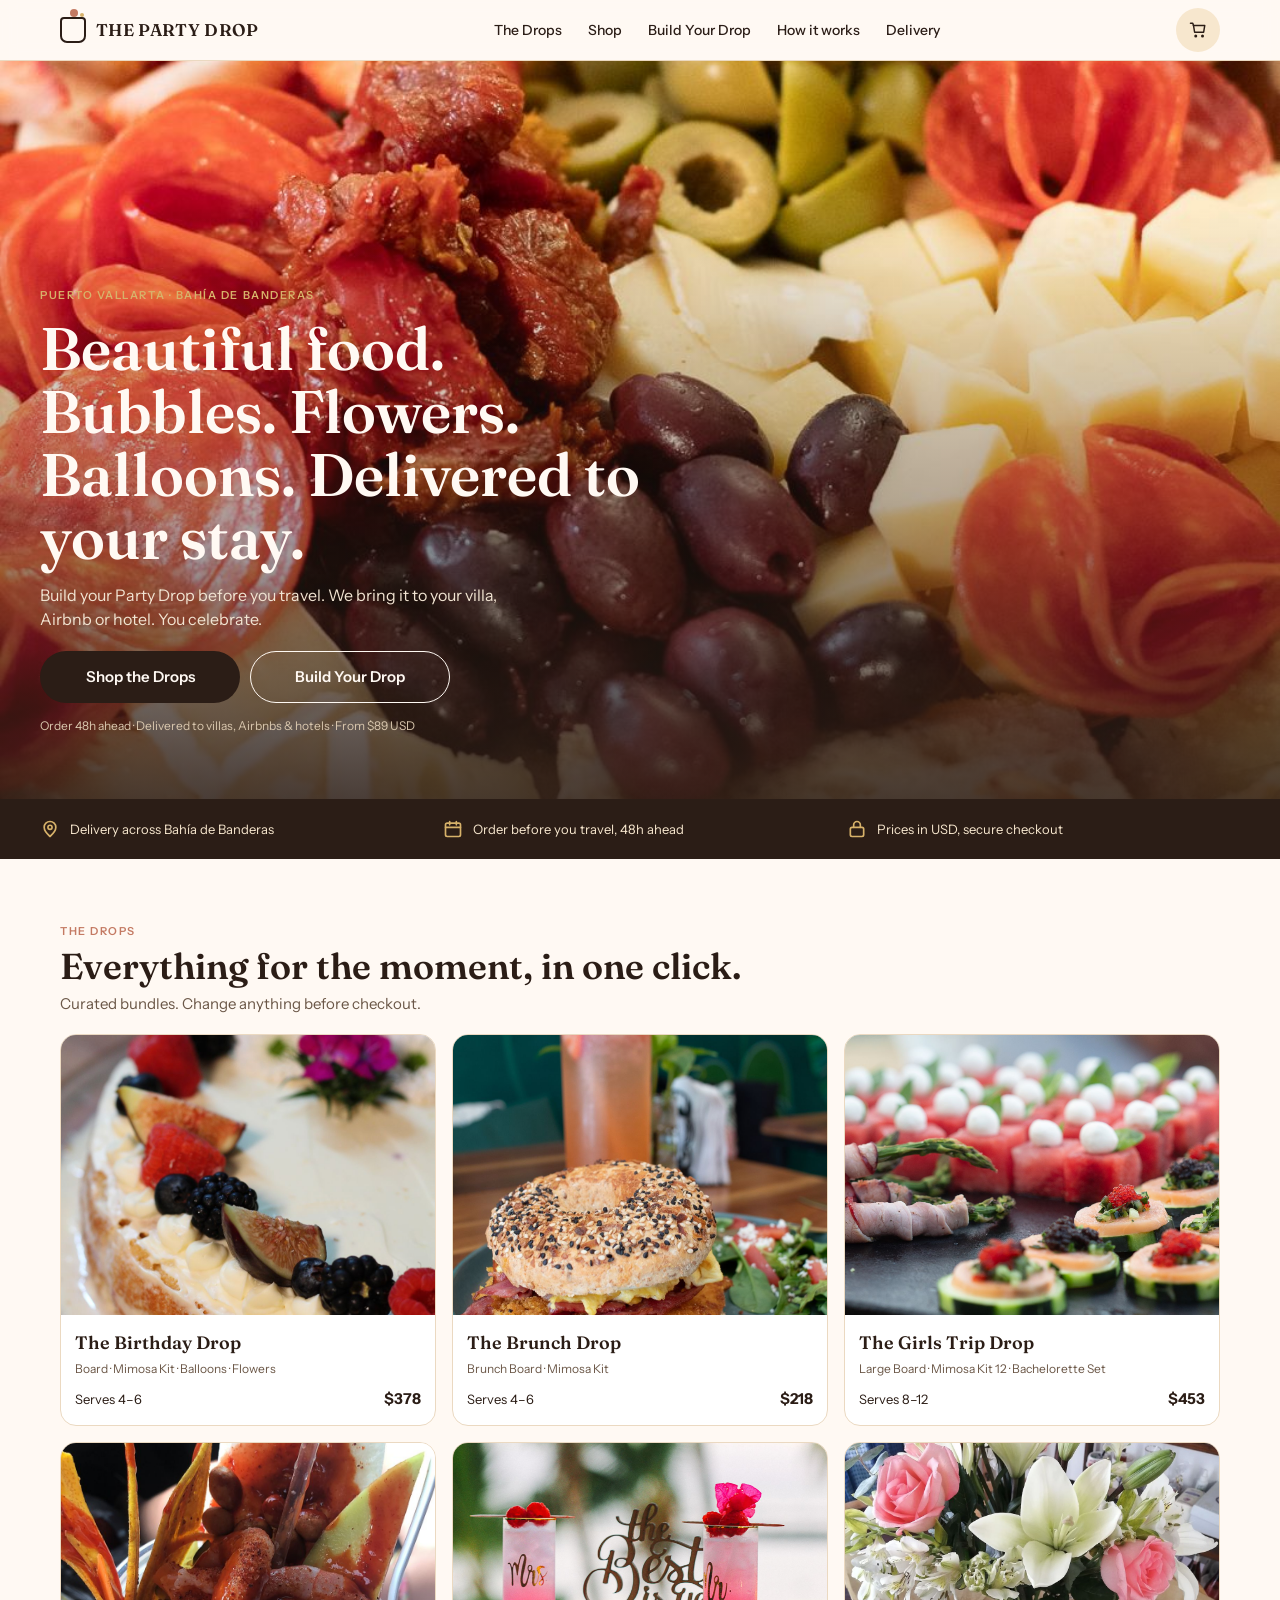
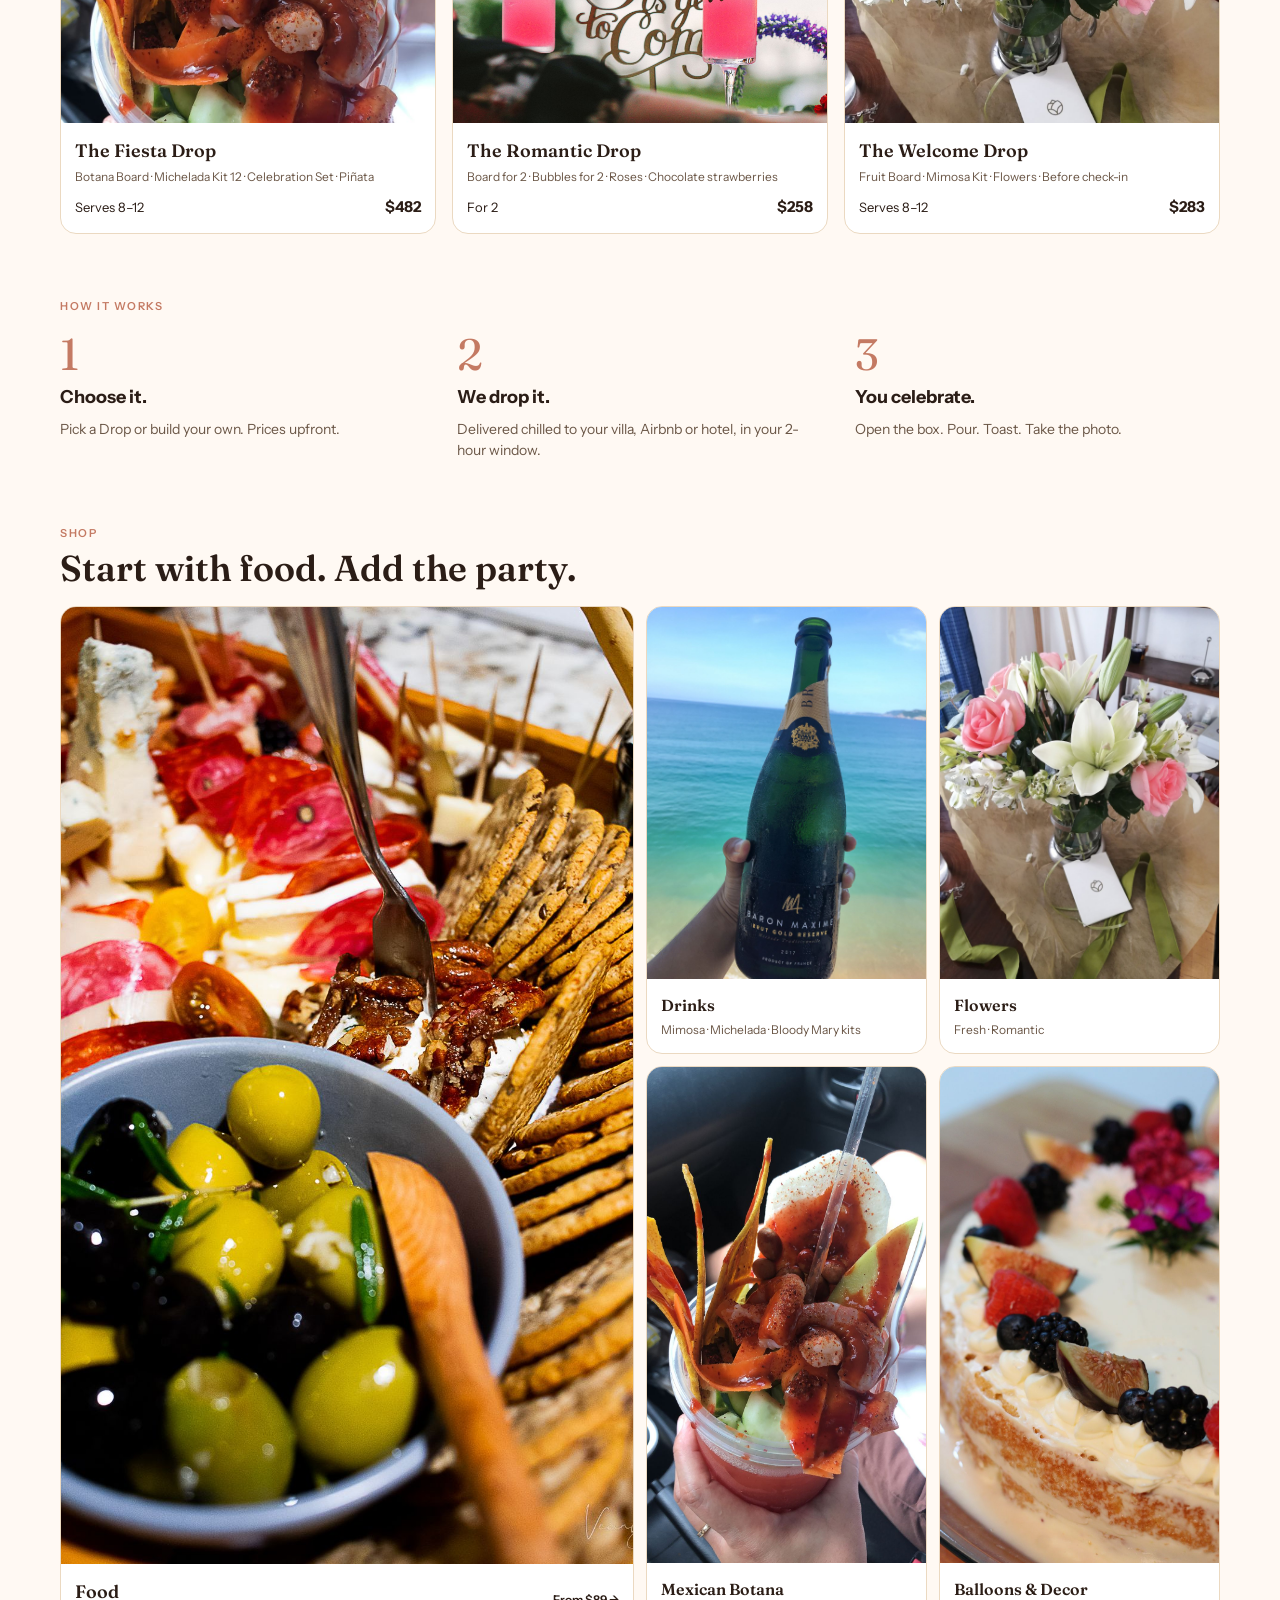
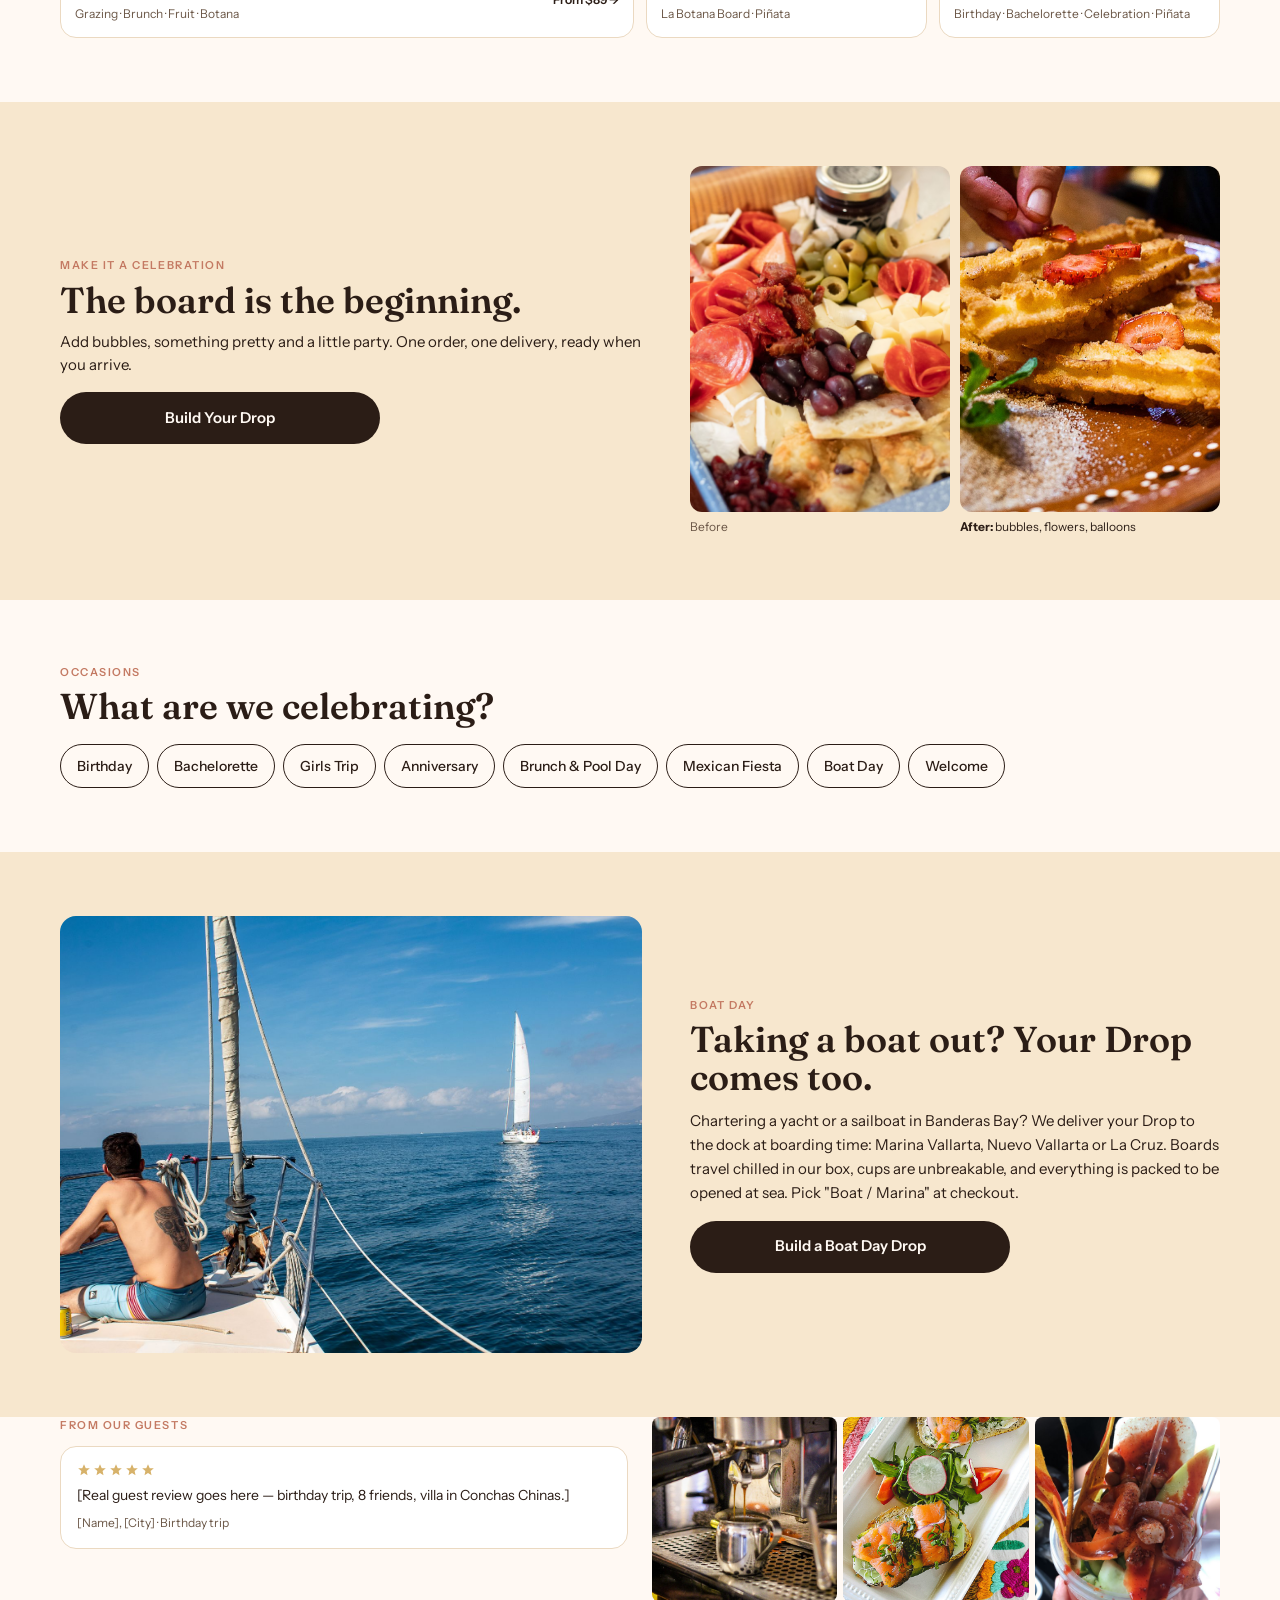
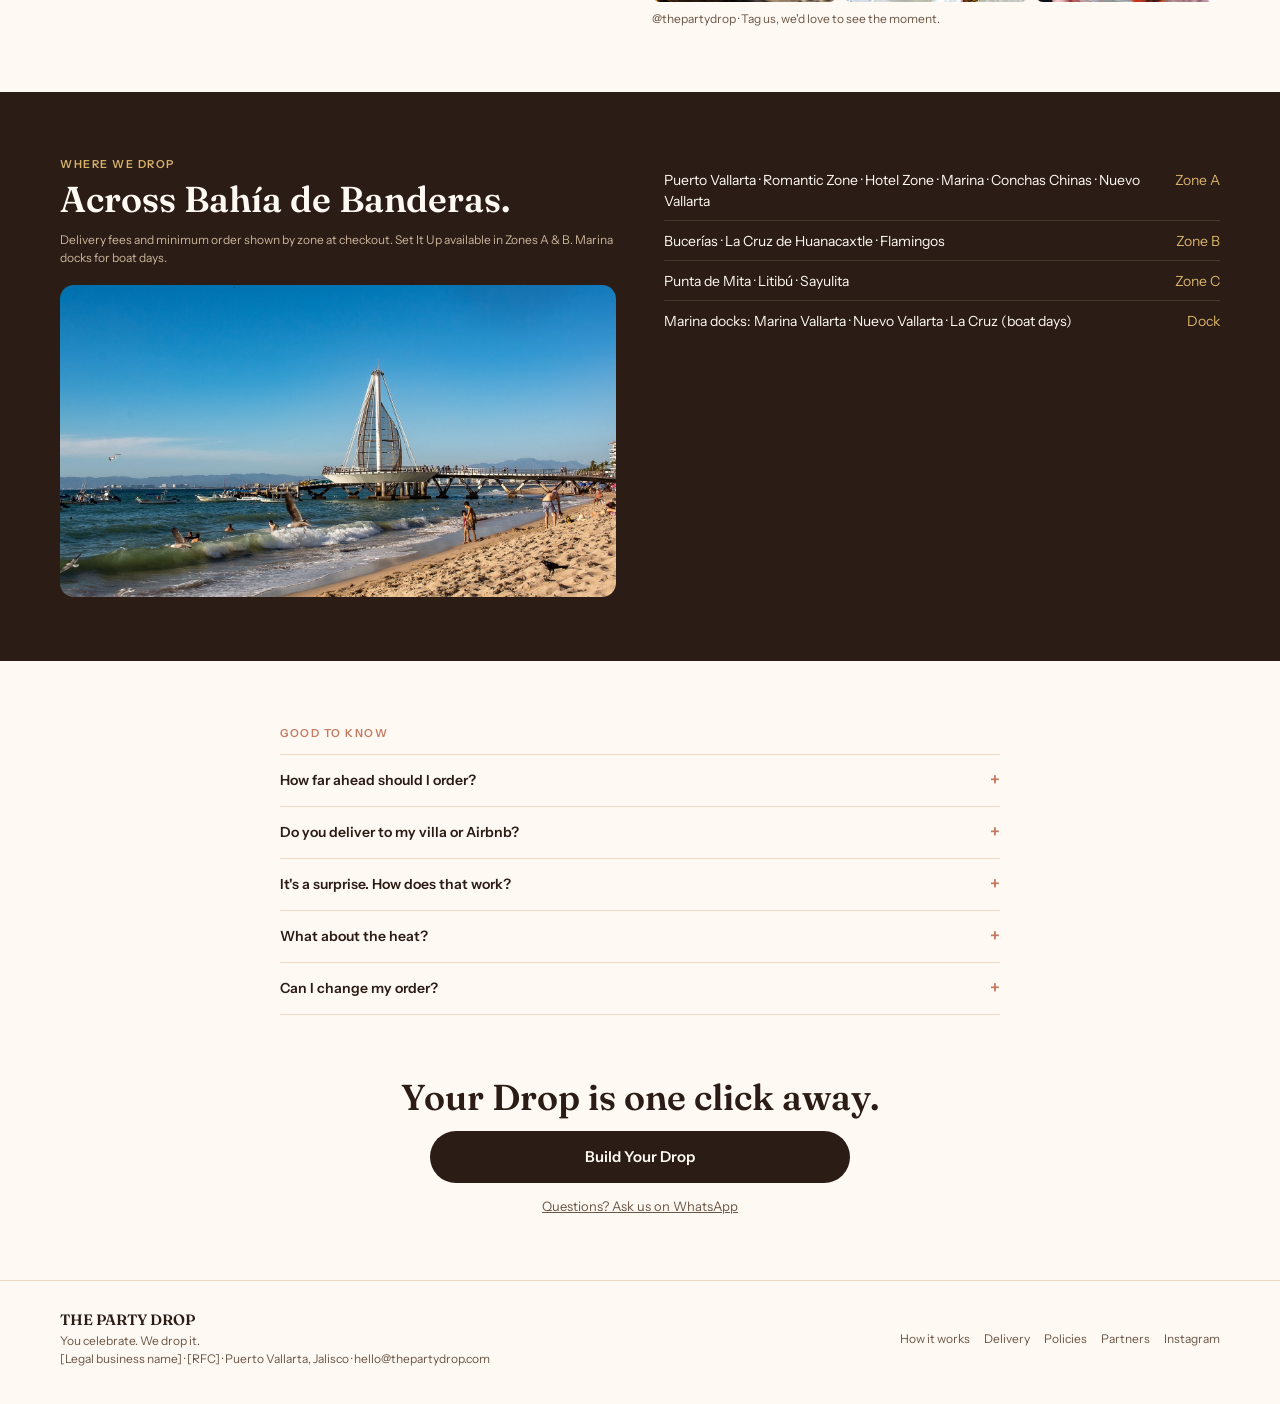
==== commit bdd3fca8: "Add files via upload" ====
--- a/index.html
+++ b/index.html
@@ -93,9 +93,13 @@
           <div class="card-img"><img src="assets/img/canapes.jpg" alt="Watermelon and mozzarella bites, salmon canapés" loading="lazy"></div>
           <div class="card-body"><div class="card-title">The Girls Trip Drop</div><div class="card-sub">Large Board · Mimosa Kit 12 · Bachelorette Set</div><div class="card-row"><span>Serves 8–12</span><strong data-drop-price="girls">$453</strong></div></div>
         </a>
+        <a href="drop.html?id=fiesta" class="card">
+          <div class="card-img"><img src="assets/img/botana.jpg" alt="Mexican botana with shrimp, cucumber and chamoy" loading="lazy"></div>
+          <div class="card-body"><div class="card-title">The Fiesta Drop</div><div class="card-sub">Botana Board · Michelada Kit 12 · Celebration Set · Piñata</div><div class="card-row"><span>Serves 8–12</span><strong data-drop-price="fiesta">$0</strong></div></div>
+        </a>
         <a href="drop.html?id=romantic" class="card">
           <div class="card-img"><img src="assets/img/bubbles-mr-mrs.jpg" alt="Two pink cocktails with Mr and Mrs glasses" loading="lazy"></div>
-          <div class="card-body"><div class="card-title">The Romantic Drop</div><div class="card-sub">Small Board · Bubbles for 2 · Roses · Candles</div><div class="card-row"><span>Serves 2–4</span><strong data-drop-price="romantic">$408</strong></div></div>
+          <div class="card-body"><div class="card-title">The Romantic Drop</div><div class="card-sub">Board for 2 · Bubbles for 2 · Roses · Chocolate strawberries</div><div class="card-row"><span>For 2</span><strong data-drop-price="romantic">$408</strong></div></div>
         </a>
         <a href="drop.html?id=welcome" class="card">
           <div class="card-img"><img src="assets/img/flowers.jpg" alt="Pink roses and white lilies with a card" loading="lazy"></div>
@@ -133,16 +137,20 @@
           </div>
         </a>
         <a href="build.html?step=2" class="card">
-          <div class="card-img"><img src="assets/img/bubbles-mr-mrs.jpg" alt="Pink cocktails" loading="lazy"></div>
-          <div class="card-body"><div class="card-title" style="font-size:16px">Bubbles</div><div class="card-sub">Mimosa Kit</div></div>
+          <div class="card-img"><img src="assets/img/bubbles-bottle.jpg" alt="Chilled bottle of sparkling wine by the sea" loading="lazy"></div>
+          <div class="card-body"><div class="card-title" style="font-size:16px">Drinks</div><div class="card-sub">Mimosa · Michelada · Bloody Mary kits</div></div>
         </a>
         <a href="build.html?step=3" class="card">
           <div class="card-img"><img src="assets/img/flowers.jpg" alt="Fresh flowers" loading="lazy"></div>
           <div class="card-body"><div class="card-title" style="font-size:16px">Flowers</div><div class="card-sub">Fresh · Romantic</div></div>
         </a>
-        <a href="build.html?step=4" class="card span-2" style="grid-row:auto">
+        <a href="product.html?id=botana" class="card">
+          <div class="card-img"><img src="assets/img/botana.jpg" alt="Botana cup with shrimp and chamoy" loading="lazy"></div>
+          <div class="card-body"><div class="card-title" style="font-size:16px">Mexican Botana</div><div class="card-sub">La Botana Board · Piñata</div></div>
+        </a>
+        <a href="build.html?step=4" class="card" style="grid-row:auto">
           <div class="card-img" style=""><img src="assets/img/birthday-cake.jpg" alt="Birthday cake" loading="lazy"></div>
-          <div class="card-body"><div class="card-title" style="font-size:16px">Balloons &amp; Decor</div><div class="card-sub">Birthday · Bachelorette · Celebration · Piñatas</div></div>
+          <div class="card-body"><div class="card-title" style="font-size:16px">Balloons &amp; Decor</div><div class="card-sub">Birthday · Bachelorette · Celebration · Piñata</div></div>
         </a>
       </div>
     </div>
@@ -172,12 +180,27 @@
         <h2 class="h2">What are we celebrating?</h2>
       </div>
       <div class="chips">
-        <a href="build.html?drop=birthday" class="chip">Birthday</a>
-        <a href="build.html?drop=girls" class="chip">Bachelorette</a>
-        <a href="build.html?drop=girls" class="chip">Girls Trip</a>
-        <a href="build.html?drop=romantic" class="chip">Anniversary</a>
-        <a href="build.html?drop=brunch" class="chip">Brunch &amp; Pool Day</a>
-        <a href="build.html?drop=welcome" class="chip">Welcome</a>
+        <a href="drop.html?id=birthday" class="chip">Birthday</a>
+        <a href="drop.html?id=girls" class="chip">Bachelorette</a>
+        <a href="drop.html?id=girls" class="chip">Girls Trip</a>
+        <a href="drop.html?id=romantic" class="chip">Anniversary</a>
+        <a href="drop.html?id=brunch" class="chip">Brunch &amp; Pool Day</a>
+        <a href="drop.html?id=fiesta" class="chip">Mexican Fiesta</a>
+        <a href="#boat" class="chip">Boat Day</a>
+        <a href="drop.html?id=welcome" class="chip">Welcome</a>
+      </div>
+    </div>
+  </section>
+
+  <!-- BOAT DAY -->
+  <section class="section boat" id="boat">
+    <div class="container celebrate-inner">
+      <div class="card-img" style="aspect-ratio:4/3;border-radius:16px"><img src="assets/img/boat-day.jpg" alt="Sailing in Banderas Bay on a sunny morning" loading="lazy"></div>
+      <div>
+        <div class="eyebrow">Boat day</div>
+        <h2 class="h2" style="margin:8px 0 12px">Taking a boat out? Your Drop comes too.</h2>
+        <p style="font-size:15px;line-height:1.6">Chartering a yacht or a sailboat in Banderas Bay? We deliver your Drop to the dock at boarding time: Marina Vallarta, Nuevo Vallarta or La Cruz. Boards travel chilled in our box, cups are unbreakable, and everything is packed to be opened at sea. Pick "Boat / Marina" at checkout.</p>
+        <a href="build.html" class="btn btn-primary mt-2" style="max-width:320px">Build a Boat Day Drop</a>
       </div>
     </div>
   </section>
@@ -212,12 +235,14 @@
       <div>
         <div class="eyebrow">Where we drop</div>
         <h2 class="h2" style="margin-top:8px">Across Bahía de Banderas.</h2>
-        <small>Delivery fees and minimum order shown by zone at checkout. Set It Up available in Zones A &amp; B.</small>
+        <small>Delivery fees and minimum order shown by zone at checkout. Set It Up available in Zones A &amp; B. Marina docks for boat days.</small>
+        <div class="card-img" style="aspect-ratio:16/9;border-radius:14px;margin-top:18px"><img src="assets/img/malecon-pier.jpg" alt="Los Muertos pier, Puerto Vallarta" loading="lazy"></div>
       </div>
       <div class="zones">
         <div class="zone"><span>Puerto Vallarta · Romantic Zone · Hotel Zone · Marina · Conchas Chinas · Nuevo Vallarta</span><span>Zone A</span></div>
         <div class="zone"><span>Bucerías · La Cruz de Huanacaxtle · Flamingos</span><span>Zone B</span></div>
-        <div class="zone" style="border:0"><span>Punta de Mita · Litibú · Sayulita</span><span>Zone C</span></div>
+        <div class="zone"><span>Punta de Mita · Litibú · Sayulita</span><span>Zone C</span></div>
+        <div class="zone" style="border:0"><span>Marina docks: Marina Vallarta · Nuevo Vallarta · La Cruz (boat days)</span><span>Dock</span></div>
       </div>
     </div>
   </section>
--- a/assets/css/style.css
+++ b/assets/css/style.css
@@ -271,6 +271,7 @@
 
 /* Desktop */
 @media (min-width: 768px) {
+  .scroller { grid-template-columns: repeat(3, 1fr); }
   .nav-links { display: flex; }
   .menu-toggle { display: none; }
   .section { padding: 64px 0; }
@@ -281,7 +282,7 @@
   .hero-ctas .btn { width: auto; min-width: 200px; }
   .certainty-inner { padding: 20px 0; }
   .certainty-item { flex-direction: row; font-size: 13px; gap: 10px; }
-  .scroller { display: grid; grid-template-columns: repeat(5, 1fr); overflow: visible; margin: 0; padding: 0; }
+  .scroller { display: grid; grid-template-columns: repeat(3, 1fr); gap: 16px; overflow: visible; margin: 0; padding: 0; }
   .scroller > * { flex: initial; }
   .steps { gap: 32px; }
   .step-num { font-size: 44px; }
@@ -342,3 +343,5 @@
   .drop-hero { min-height: 520px; }
   .other-drops { display: grid; grid-template-columns: repeat(4, 1fr); gap: 12px; }
 }
+
+.boat { background: var(--champ); }
